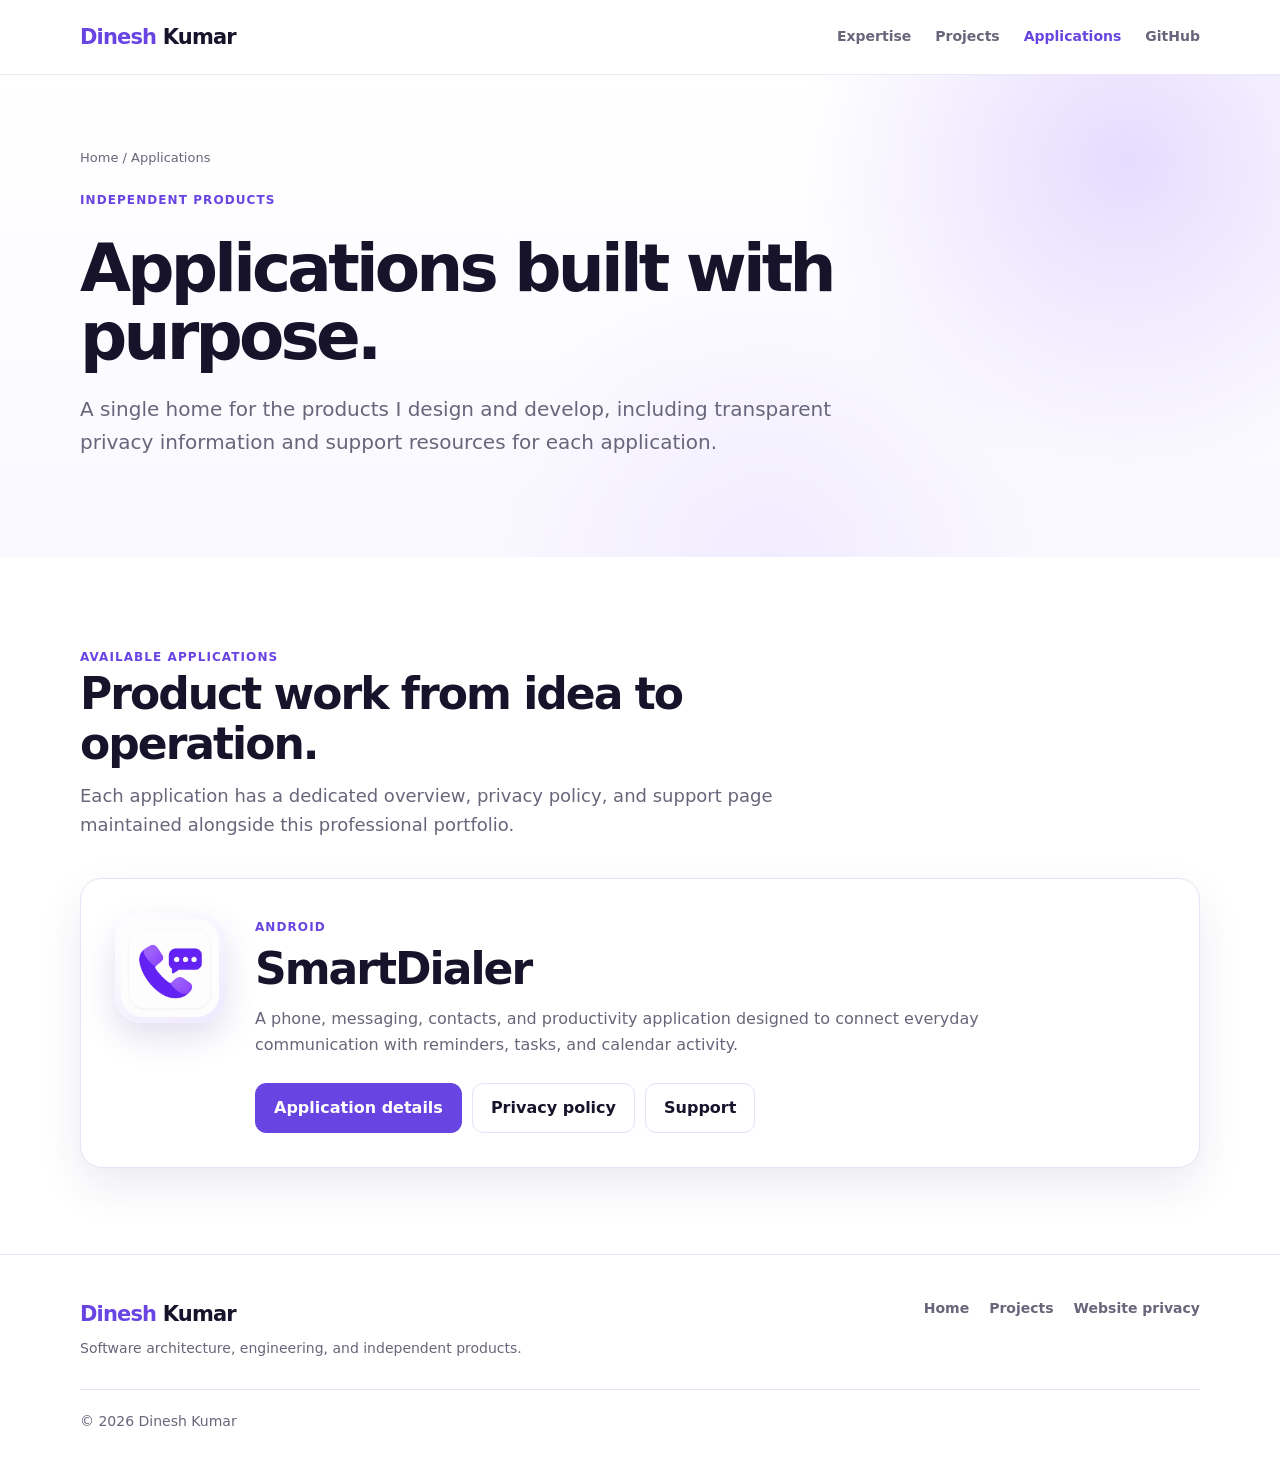
==== apps/index.html @ 1fa523a3 "ui ux" ====
<!doctype html>
<html lang="en">
<head>
  <meta charset="utf-8">
  <meta name="viewport" content="width=device-width,initial-scale=1">
  <meta name="description" content="Applications designed and developed by Dinesh Kumar, with product information, privacy policies, and support resources.">
  <meta property="og:type" content="website">
  <meta property="og:title" content="Applications | Dinesh Kumar">
  <meta property="og:description" content="Independent applications, product details, privacy policies, and support resources.">
  <meta property="og:image" content="https://2dineshkr.github.io/dinesh-kumar-profile/assets/images/smartdialer-logo.png">
  <link rel="canonical" href="https://2dineshkr.github.io/dinesh-kumar-profile/apps/">
  <link rel="icon" href="../favicon.svg" type="image/svg+xml">
  <title>Applications | Dinesh Kumar</title>
  <link rel="stylesheet" href="../assets/css/site.css">
</head>
<body>
<a class="skip-link" href="#main-content">Skip to content</a>
<div class="nav-shell"><div class="wrap"><nav aria-label="Primary navigation">
  <a class="brand" href="../"><span>Dinesh</span> Kumar</a>
  <div class="links"><a href="../#expertise">Expertise</a><a href="../projects/">Projects</a><a href="./" aria-current="page">Applications</a><a href="https://github.com/2dineshkr" target="_blank" rel="noopener noreferrer">GitHub</a></div>
</nav></div></div>
<header class="hero page-hero"><div class="wrap"><div class="breadcrumbs"><a href="../">Home</a> / Applications</div><span class="tag">Independent products</span><h1>Applications built with purpose.</h1><p class="hero-copy">A single home for the products I design and develop, including transparent privacy information and support resources for each application.</p></div></header>
<main id="main-content">
  <section><div class="wrap"><div class="section-head"><span class="tag">Available applications</span><h2>Product work from idea to operation.</h2><p>Each application has a dedicated overview, privacy policy, and support page maintained alongside this professional portfolio.</p></div>
    <div class="app-list">
      <article class="app-card">
        <div class="app-logo-wrap"><img class="app-logo" src="../assets/images/smartdialer-logo.png" width="320" height="320" alt="SmartDialer application logo" loading="lazy"></div>
        <div class="app-card-copy"><span class="tag">Android</span><h2>SmartDialer</h2><p>A phone, messaging, contacts, and productivity application designed to connect everyday communication with reminders, tasks, and calendar activity.</p><div class="inline-links"><a class="btn primary" href="smartdialer/">Application details</a><a class="btn" href="smartdialer/privacy.html">Privacy policy</a><a class="btn" href="smartdialer/support.html">Support</a></div></div>
      </article>
    </div>
  </div></section>
</main>
<footer><div class="wrap footer-grid"><div><a class="brand" href="../"><span>Dinesh</span> Kumar</a><p>Software architecture, engineering, and independent products.</p></div><div class="footer-links"><a href="../">Home</a><a href="../projects/">Projects</a><a href="../privacy.html">Website privacy</a></div><p class="copyright">© 2026 Dinesh Kumar</p></div></footer>
</body>
</html>
---- assets/css/site.css ----
:root {
  --ink: #17132b;
  --ink-2: #29233f;
  --muted: #69657a;
  --purple: #6845e2;
  --purple-dark: #5232bd;
  --violet: #7c4dff;
  --cyan: #35d3e6;
  --coral: #ff765d;
  --gold: #ffc857;
  --soft: #f7f4ff;
  --line: #e8e3f4;
  --white: #fff;
  --shadow: 0 18px 45px rgba(39, 25, 84, .09);
}
* { box-sizing: border-box; }
html { scroll-behavior: smooth; }
body { margin: 0; font-family: Inter, ui-sans-serif, system-ui, -apple-system, "Segoe UI", sans-serif; color: var(--ink); background: var(--white); line-height: 1.65; }
a { color: inherit; text-decoration: none; }
p { margin-top: 0; }
.wrap { width: min(1120px, 92%); margin: auto; }
.skip-link { position: fixed; z-index: 100; left: 16px; top: -60px; background: var(--ink); color: white; padding: 10px 14px; border-radius: 8px; }
.skip-link:focus { top: 12px; }
:focus-visible { outline: 3px solid #ffbd3e; outline-offset: 3px; }
.nav-shell { position: sticky; z-index: 50; top: 0; background: rgba(255, 255, 255, .88); border-bottom: 1px solid rgba(232, 227, 244, .8); backdrop-filter: blur(18px); }
nav { min-height: 74px; display: flex; align-items: center; justify-content: space-between; gap: 28px; }
.brand { font-weight: 850; font-size: 21px; letter-spacing: -.04em; white-space: nowrap; }
.brand span { color: var(--purple); }
.brand { color: var(--ink); }
.links { display: flex; align-items: center; justify-content: flex-end; gap: 24px; color: var(--muted); font-size: 14px; font-weight: 650; }
.links a, .footer-links a { transition: color .2s ease; }
.links a:hover, .links a[aria-current="page"], .footer-links a:hover { color: var(--purple); }
.hero { padding: 92px 0 104px; background: radial-gradient(circle at 88% 18%, #e6dcff 0, transparent 27%), radial-gradient(circle at 60% 100%, #f1ecff 0, transparent 32%), linear-gradient(180deg, #fff, #faf8ff); overflow: hidden; }
.hero-grid { display: grid; grid-template-columns: minmax(0, 1.6fr) minmax(280px, .65fr); align-items: end; gap: 64px; }
.eyebrow, .tag { color: var(--purple); font-weight: 800; text-transform: uppercase; letter-spacing: .09em; font-size: 12px; }
.eyebrow { display: inline-block; border: 1px solid var(--line); background: rgba(255, 255, 255, .86); padding: 7px 12px; border-radius: 999px; }
h1 { font-size: clamp(44px, 6.5vw, 74px); line-height: 1.03; letter-spacing: -.057em; margin: 22px 0; max-width: 920px; }
h2 { font-size: clamp(32px, 4vw, 44px); line-height: 1.13; letter-spacing: -.045em; margin: 0 0 12px; }
h3 { margin: 6px 0 9px; line-height: 1.3; letter-spacing: -.018em; }
.hero-copy { color: var(--muted); font-size: clamp(18px, 2vw, 20px); max-width: 780px; }
.hero-panel { position: relative; padding: 25px; border: 1px solid rgba(255, 255, 255, .75); background: rgba(255, 255, 255, .72); border-radius: 20px; box-shadow: var(--shadow); backdrop-filter: blur(14px); }
.home-hero { position: relative; isolation: isolate; padding: 84px 0 118px; color: white; background: linear-gradient(125deg, #13102c 0%, #25175b 45%, #512fc4 100%); }
.home-hero::after { content: ""; position: absolute; z-index: -1; inset: 0; opacity: .18; background-image: linear-gradient(rgba(255,255,255,.12) 1px, transparent 1px), linear-gradient(90deg, rgba(255,255,255,.12) 1px, transparent 1px); background-size: 54px 54px; mask-image: linear-gradient(to right, transparent, #000 35%, #000); }
.home-hero .hero-grid { grid-template-columns: minmax(0, 1.15fr) minmax(360px, .85fr); align-items: center; }
.home-hero .hero-copy { color: #dcd7ed; }
.home-hero h1 { font-size: clamp(44px, 5.2vw, 64px); }
.home-hero .eyebrow { color: #efeaff; border-color: rgba(255,255,255,.2); background: rgba(255,255,255,.08); }
.hero-intro { animation: hero-lift .65s ease-out both; }
.hero-orb { position: absolute; z-index: -1; border-radius: 999px; filter: blur(4px); opacity: .65; animation: drift 8s ease-in-out infinite; }
.orb-one { width: 280px; height: 280px; right: 2%; top: 2%; background: radial-gradient(circle at 35% 35%, var(--cyan), transparent 68%); }
.orb-two { width: 230px; height: 230px; left: 44%; bottom: -90px; background: radial-gradient(circle at 40% 40%, var(--coral), transparent 70%); animation-delay: -3s; }
.home-hero .btn.primary { background: linear-gradient(100deg, var(--coral), #ff9c67); border-color: transparent; box-shadow: 0 12px 30px rgba(255, 118, 93, .25); }
.home-hero .btn.primary:hover { background: linear-gradient(100deg, #ff654a, #ff8b50); }
.home-hero .btn.hero-secondary { color: white; border-color: rgba(255,255,255,.38); background: rgba(255,255,255,.1); }
.home-hero .btn.hero-link { color: #d8d2eb; border-color: rgba(255,255,255,.12); background: transparent; }
.portrait-stage { position: relative; min-height: 490px; display: grid; place-items: center; animation: hero-lift .75s ease-out both; }
.portrait-frame { width: min(390px, 88%); aspect-ratio: 1; padding: 10px; border: 1px solid rgba(255,255,255,.32); border-radius: 34% 66% 56% 44% / 47% 43% 57% 53%; background: linear-gradient(145deg, rgba(255,255,255,.26), rgba(255,255,255,.08)); box-shadow: 0 30px 80px rgba(5, 1, 30, .42); overflow: hidden; animation: portrait-morph 10s ease-in-out infinite; }
.portrait-frame img { width: 100%; height: 100%; display: block; object-fit: cover; border-radius: inherit; filter: saturate(.94) contrast(1.03); }
.floating-badge { position: absolute; min-width: 190px; padding: 12px 15px; border: 1px solid rgba(255,255,255,.3); border-radius: 14px; background: rgba(20,14,53,.78); box-shadow: 0 14px 34px rgba(7,3,29,.28); backdrop-filter: blur(14px); }
.floating-badge span { display: block; color: #bdb4d8; font-size: 10px; font-weight: 800; text-transform: uppercase; letter-spacing: .09em; }
.floating-badge strong { display: block; margin-top: 2px; color: white; font-size: 14px; }
.badge-role { left: 0; top: 17%; animation: float-card 6s ease-in-out infinite; }
.badge-focus { right: -8px; bottom: 12%; animation: float-card 6s -2.5s ease-in-out infinite; }
.portrait-dot { position: absolute; border-radius: 999px; box-shadow: 0 0 28px currentColor; }
.dot-cyan { width: 18px; height: 18px; right: 7%; top: 17%; color: var(--cyan); background: var(--cyan); }
.dot-coral { width: 13px; height: 13px; left: 9%; bottom: 19%; color: var(--coral); background: var(--coral); }
.check-list { list-style: none; padding: 0; margin: 15px 0 0; }
.check-list li { position: relative; padding: 11px 0 11px 27px; border-top: 1px solid var(--line); font-weight: 650; font-size: 14px; }
.check-list li:first-child { border-top: 0; }
.check-list li::before { content: "✓"; position: absolute; left: 0; color: var(--purple); font-weight: 900; }
.buttons { display: flex; gap: 12px; flex-wrap: wrap; margin-top: 30px; }
.btn { display: inline-flex; align-items: center; justify-content: center; gap: 7px; min-height: 48px; padding: 11px 18px; border-radius: 11px; font-weight: 750; border: 1px solid var(--line); background: white; transition: transform .2s ease, box-shadow .2s ease, background .2s ease; }
.btn:hover { transform: translateY(-2px); box-shadow: 0 10px 25px rgba(39, 25, 84, .12); }
.btn.primary { background: var(--purple); color: white; border-color: var(--purple); }
.btn.primary:hover { background: var(--purple-dark); }
.btn.light { background: white; color: var(--ink); border-color: white; flex: 0 0 auto; }
section { padding: 86px 0; }
.section-head { max-width: 780px; margin-bottom: 38px; }
.section-head.compact { margin-bottom: 30px; }
.section-head p, .card p, .project-card p, .muted { color: var(--muted); }
.section-head p { font-size: 18px; }
.stats { display: grid; grid-template-columns: repeat(4, 1fr); border: 1px solid var(--line); border-radius: 19px; overflow: hidden; margin-top: -38px; background: white; position: relative; box-shadow: var(--shadow); }
.stat { padding: 27px; }
.stat { position: relative; overflow: hidden; }
.stat::before { content: ""; position: absolute; inset: 0 0 auto; height: 3px; background: var(--purple); }
.stat:nth-child(2)::before { background: var(--cyan); }
.stat:nth-child(3)::before { background: var(--coral); }
.stat:nth-child(4)::before { background: var(--gold); }
.stat + .stat { border-left: 1px solid var(--line); }
.stat b { display: block; font-size: 23px; line-height: 1.25; letter-spacing: -.03em; }
.stat span { color: var(--muted); font-size: 13px; }
.grid { display: grid; grid-template-columns: repeat(3, 1fr); gap: 16px; }
.card { position: relative; border: 1px solid var(--line); border-radius: 17px; padding: 26px; background: white; transition: transform .25s ease, box-shadow .25s ease, border-color .25s ease; }
.card:hover { transform: translateY(-6px); border-color: #cbbdf3; box-shadow: var(--shadow); }
.grid .card:nth-child(3n+2) .tag { color: #008b9b; }
.grid .card:nth-child(3n+3) .tag { color: #d55138; }
.card-number { position: absolute; right: 22px; top: 17px; color: #d9d1ef; font-weight: 850; font-size: 25px; }
.card h3 { font-size: 20px; }
.card p:last-child { margin-bottom: 0; }
.soft { background: var(--soft); }
.technology-groups { display: grid; grid-template-columns: repeat(2, 1fr); gap: 30px 56px; }
.technology-groups h3 { font-size: 15px; margin-bottom: 12px; }
.chips { display: flex; flex-wrap: wrap; gap: 9px; }
.chip { background: white; border: 1px solid var(--line); padding: 8px 12px; border-radius: 9px; font-size: 14px; }
.timeline { display: grid; }
.role { display: grid; grid-template-columns: 190px 1fr; gap: 28px; border-top: 1px solid var(--line); padding: 27px 0; }
.role:first-child { border-top: 0; }
.role p { color: var(--muted); margin-bottom: 0; max-width: 720px; }
.when { color: var(--purple); font-size: 13px; font-weight: 800; text-transform: uppercase; letter-spacing: .06em; padding-top: 8px; }
.confidential-note { margin: 16px 0 0; color: var(--muted); font-size: 13px; }
.project-grid { display: grid; grid-template-columns: 1.2fr 1fr; gap: 16px; }
.project-card { display: flex; min-height: 245px; flex-direction: column; justify-content: space-between; gap: 28px; border: 1px solid var(--line); border-radius: 18px; padding: 28px; background: white; transition: transform .2s ease, border-color .2s ease, box-shadow .2s ease; }
.project-card:hover { transform: translateY(-4px); border-color: #c9bcef; box-shadow: var(--shadow); }
.project-card.featured { grid-row: span 2; min-height: 506px; padding: 38px; background: radial-gradient(circle at 85% 12%, #8d71ef 0, transparent 30%), var(--ink); color: white; border-color: var(--ink); }
.project-card.featured p { color: #d5d0e0; font-size: 18px; max-width: 560px; }
.project-card.featured .tag, .project-card.featured .project-link { color: #c8b9ff; }
.featured-app-icon { display: block; width: 76px; height: 76px; margin-bottom: 28px; border-radius: 20px; box-shadow: 0 16px 34px rgba(0,0,0,.22); object-fit: cover; }
.project-card h3 { font-size: 27px; margin-top: 10px; }
.status { display: inline-flex; align-items: center; margin-right: 10px; padding: 5px 9px; border-radius: 99px; background: rgba(255, 255, 255, .12); color: white; font-size: 11px; font-weight: 800; text-transform: uppercase; letter-spacing: .06em; }
.project-link { color: var(--purple); font-weight: 800; }
.cta-section { padding: 74px 0; }
.dark { display: flex; align-items: center; justify-content: space-between; gap: 50px; background: var(--ink); color: white; border-radius: 25px; padding: 46px; }
.dark h2 { max-width: 760px; }
.dark p { color: #cbc7d9; margin-bottom: 0; }
.dark .tag { color: #b9a5ff; }
.content { max-width: 860px; }
.notice { background: var(--soft); border: 1px solid var(--line); padding: 18px 20px; border-radius: 14px; }
.page-hero { padding: 72px 0 78px; }
.page-hero h1 { font-size: clamp(42px, 6vw, 66px); }
.breadcrumbs { color: var(--muted); font-size: 13px; margin-bottom: 18px; }
.breadcrumbs a:hover { color: var(--purple); }
.case-study { display: grid; grid-template-columns: 1.15fr .85fr; gap: 18px; }
.case-main, .case-side { border: 1px solid var(--line); border-radius: 18px; padding: 30px; background: white; }
.case-main h2, .case-side h2 { font-size: 25px; }
.case-main h3 { margin-top: 28px; }
.case-list { padding-left: 20px; }
.case-list li { margin: 8px 0; }
.app-list { display: grid; gap: 20px; }
.app-card { display: grid; grid-template-columns: 110px 1fr; align-items: start; gap: 30px; padding: 34px; border: 1px solid var(--line); border-radius: 22px; background: white; box-shadow: var(--shadow); }
.app-logo-wrap { width: 110px; height: 110px; padding: 6px; border-radius: 27px; background: linear-gradient(145deg, #fff, #eee9ff); box-shadow: 0 14px 32px rgba(67, 38, 147, .15); }
.app-logo { width: 100%; height: 100%; display: block; object-fit: cover; border-radius: 22px; }
.app-card-copy h2 { margin-top: 5px; }
.app-card-copy > p { color: var(--muted); max-width: 760px; }
.inline-links { display: flex; flex-wrap: wrap; gap: 10px; margin-top: 24px; }
.smart-hero { position: relative; background: radial-gradient(circle at 80% 16%, rgba(53,211,230,.25), transparent 25%), radial-gradient(circle at 65% 88%, rgba(255,118,93,.18), transparent 28%), linear-gradient(140deg, #fff, #f2edff); }
.smart-hero .hero-grid { grid-template-columns: minmax(0, 1.12fr) minmax(330px, .88fr); align-items: center; }
.app-visual { position: relative; min-height: 430px; display: grid; place-items: center; }
.app-logo-hero { width: min(360px, 82%); aspect-ratio: 1; padding: 9px; border-radius: 34px; background: linear-gradient(145deg, #fff, #e8e1ff); box-shadow: 0 30px 70px rgba(74, 43, 159, .22); transform: rotate(2deg); animation: app-float 6s ease-in-out infinite; }
.app-logo-hero img { width: 100%; height: 100%; display: block; border-radius: 28px; object-fit: cover; }
.app-visual-pill { position: absolute; padding: 9px 13px; border-radius: 999px; color: white; font-size: 12px; font-weight: 800; box-shadow: 0 10px 25px rgba(34,20,76,.2); }
.pill-platform { left: 2%; top: 23%; background: linear-gradient(100deg, var(--purple), var(--violet)); }
.pill-privacy { right: 0; bottom: 20%; background: linear-gradient(100deg, #008a99, var(--cyan)); }
.showcase-section { position: relative; overflow: hidden; color: white; background: linear-gradient(135deg, #15102f, #2f1b78 58%, #5131ba); }
.showcase-section::before { content: ""; position: absolute; width: 420px; height: 420px; right: -120px; top: -160px; border-radius: 50%; background: radial-gradient(circle, rgba(53,211,230,.38), transparent 68%); }
.showcase-heading { position: relative; display: flex; align-items: flex-end; justify-content: space-between; gap: 32px; }
.showcase-heading .section-head { margin-bottom: 30px; }
.showcase-heading .tag { color: #82eef8; }
.showcase-heading .section-head p { color: #d6d0e8; }
.rename-note { max-width: 760px; padding-left: 14px; border-left: 3px solid var(--coral); font-size: 13px !important; }
.gallery-controls { display: flex; gap: 10px; padding-bottom: 30px; }
.gallery-button { width: 48px; height: 48px; border: 1px solid rgba(255,255,255,.3); border-radius: 50%; color: white; background: rgba(255,255,255,.1); font: inherit; font-size: 20px; cursor: pointer; transition: transform .2s ease, background .2s ease; }
.gallery-button:hover { transform: translateY(-2px); background: rgba(255,255,255,.2); }
.app-gallery { position: relative; display: flex; gap: 22px; overflow-x: auto; padding: 12px 4px 26px; scroll-padding-inline: 4px; scroll-snap-type: x mandatory; scrollbar-color: rgba(255,255,255,.35) transparent; scrollbar-width: thin; }
.gallery-slide { flex: 0 0 clamp(280px, 29vw, 360px); margin: 0; scroll-snap-align: center; border: 1px solid rgba(255,255,255,.17); border-radius: 26px; background: rgba(255,255,255,.08); box-shadow: 0 22px 55px rgba(7,3,29,.28); overflow: hidden; transition: transform .25s ease, border-color .25s ease; }
.gallery-slide:hover { transform: translateY(-5px); border-color: rgba(255,255,255,.38); }
.screenshot-frame { display: grid; place-items: center; height: 500px; padding: 14px 14px 0; background: linear-gradient(155deg, rgba(255,255,255,.12), rgba(255,255,255,.02)); }
.screenshot-frame img { display: block; width: 100%; height: 100%; border-radius: 17px 17px 0 0; object-fit: contain; object-position: center bottom; }
.gallery-slide figcaption { display: grid; grid-template-columns: auto 1fr; column-gap: 11px; padding: 20px; background: rgba(16,11,43,.88); }
.gallery-slide figcaption > span { grid-row: 1 / 3; display: grid; place-items: center; width: 34px; height: 34px; border-radius: 10px; color: #cbbfff; background: rgba(124,77,255,.2); font-size: 11px; font-weight: 850; }
.gallery-slide figcaption strong { font-size: 15px; }
.gallery-slide figcaption small { color: #bdb6d0; line-height: 1.4; }
.gallery-dots { display: flex; justify-content: center; flex-wrap: wrap; gap: 8px; margin-top: 24px; }
.gallery-dot { width: 9px; height: 9px; padding: 0; border: 0; border-radius: 50%; background: rgba(255,255,255,.32); cursor: pointer; transition: width .2s ease, border-radius .2s ease, background .2s ease; }
.gallery-dot[aria-current="true"] { width: 28px; border-radius: 99px; background: var(--cyan); }
.gallery-status { margin: 10px 0 0; color: #aaa1c3; text-align: center; font-size: 12px; }
.definition-list { margin: 0; }
.definition-list div { padding: 15px 0; border-top: 1px solid var(--line); }
.definition-list div:first-child { border-top: 0; padding-top: 0; }
.definition-list dt { color: var(--muted); font-size: 12px; text-transform: uppercase; letter-spacing: .07em; font-weight: 800; }
.definition-list dd { margin: 3px 0 0; font-weight: 700; }
.privacy-hero { padding: 72px 0 122px; color: white; background: radial-gradient(circle at 82% 10%, #5778ef 0, transparent 38%), linear-gradient(125deg, #2f247e, #6445e5); }
.privacy-hero h1 { margin-bottom: 20px; }
.privacy-hero .hero-copy { color: #eeebff; }
.light-breadcrumbs, .light-breadcrumbs a { color: #ddd7ff; }
.dark-eyebrow { color: white; background: rgba(255, 255, 255, .1); border-color: rgba(255, 255, 255, .2); }
.privacy-product { display: flex; align-items: center; gap: 12px; }
.privacy-product img { width: 54px; height: 54px; padding: 3px; border-radius: 15px; background: white; box-shadow: 0 10px 25px rgba(10,4,49,.2); }
.updated { display: inline-flex; align-items: center; gap: 9px; margin: 10px 0 0; padding: 7px 12px; border: 1px solid rgba(255, 255, 255, .18); border-radius: 999px; color: #eeebff; font-size: 13px; }
.updated span { font-size: 8px; }
.policy-main { background: #f7f8fc; }
.privacy-promise { display: grid; grid-template-columns: 50px 1fr; gap: 18px; position: relative; margin-top: -58px; padding: 28px; border: 1px solid #e7e8f0; border-radius: 20px; background: white; box-shadow: 0 18px 42px rgba(24, 20, 57, .12); }
.privacy-promise h2 { font-size: 21px; letter-spacing: -.02em; margin-bottom: 5px; }
.privacy-promise p { color: var(--muted); margin-bottom: 0; }
.promise-icon { display: grid; place-items: center; width: 44px; height: 44px; border-radius: 13px; background: var(--soft); color: var(--purple); }
.privacy-highlights { display: grid; grid-template-columns: repeat(3, 1fr); gap: 16px; padding: 28px 0 0; }
.privacy-highlight { padding: 24px; border: 1px solid #e7e8f0; border-radius: 17px; background: white; }
.privacy-highlight > span { display: inline-block; color: var(--purple); font-size: 23px; }
.privacy-highlight h3 { margin-top: 12px; }
.privacy-highlight p { color: var(--muted); margin-bottom: 0; }
.policy-section { padding-top: 56px; }
.policy-content { max-width: 900px; padding: 48px; border: 1px solid #e7e8f0; border-radius: 22px; background: white; }
.policy-content > h2 { margin-top: 54px; padding-top: 34px; border-top: 1px solid var(--line); font-size: 30px; }
.policy-content > .tag + h2 { margin-top: 7px; padding-top: 0; border-top: 0; font-size: 38px; }
.policy-content > h3 { margin-top: 32px; font-size: 21px; }
.policy-content p, .policy-content li { color: var(--muted); }
.policy-content li { margin: 8px 0; }
.permission-grid { display: grid; grid-template-columns: repeat(2, 1fr); gap: 12px; margin: 24px 0; }
.permission-grid article { padding: 20px; border: 1px solid var(--line); border-radius: 14px; background: var(--soft); }
.permission-grid h3 { margin-top: 0; }
.permission-grid p { margin-bottom: 0; font-size: 14px; }
.policy-callout { margin: 28px 0; padding: 20px; border-left: 4px solid var(--purple); border-radius: 0 12px 12px 0; background: var(--soft); }
.faq-list { display: grid; gap: 12px; }
.faq-list details { border: 1px solid var(--line); border-radius: 14px; background: white; padding: 0 22px; }
.faq-list summary { cursor: pointer; padding: 19px 32px 19px 0; font-weight: 750; }
.faq-list details p { color: var(--muted); padding: 0 0 20px; margin: 0; }
footer { padding: 42px 0; border-top: 1px solid var(--line); color: var(--muted); font-size: 14px; }
.footer-grid { display: grid; grid-template-columns: 1fr auto; align-items: start; gap: 24px; }
.footer-grid p { margin: 5px 0 0; }
.footer-links { display: flex; flex-wrap: wrap; justify-content: flex-end; gap: 20px; font-weight: 650; }
.copyright { grid-column: 1 / -1; padding-top: 20px; border-top: 1px solid var(--line); }
@keyframes rise-in { from { opacity: 0; transform: translateY(24px); } to { opacity: 1; transform: translateY(0); } }
@keyframes hero-lift { from { transform: translateY(18px); } to { transform: translateY(0); } }
@keyframes drift { 0%,100% { transform: translate3d(0,0,0) scale(1); } 50% { transform: translate3d(18px,-16px,0) scale(1.08); } }
@keyframes float-card { 0%,100% { transform: translateY(0); } 50% { transform: translateY(-9px); } }
@keyframes portrait-morph { 0%,100% { border-radius: 34% 66% 56% 44% / 47% 43% 57% 53%; } 50% { border-radius: 55% 45% 37% 63% / 42% 58% 42% 58%; } }
@keyframes app-float { 0%,100% { transform: translateY(0) rotate(2deg); } 50% { transform: translateY(-10px) rotate(-1deg); } }
@media (max-width: 900px) {
  .hero-grid { grid-template-columns: 1fr; gap: 40px; }
  .hero-panel { max-width: 620px; }
  .home-hero .hero-grid, .smart-hero .hero-grid { grid-template-columns: 1fr; }
  .portrait-stage { max-width: 620px; width: 100%; margin: auto; }
  .app-visual { max-width: 560px; width: 100%; margin: auto; }
  .grid { grid-template-columns: repeat(2, 1fr); }
  .stats { grid-template-columns: repeat(2, 1fr); }
  .stat:nth-child(3) { border-left: 0; border-top: 1px solid var(--line); }
  .stat:nth-child(4) { border-top: 1px solid var(--line); }
}
@media (max-width: 700px) {
  nav { display: block; padding: 16px 0; }
  .links { margin-top: 12px; gap: 8px 16px; flex-wrap: wrap; justify-content: flex-start; font-size: 13px; }
  .hero { padding: 62px 0 82px; }
  section { padding: 66px 0; }
  .grid, .technology-groups, .project-grid, .case-study, .privacy-highlights, .permission-grid { grid-template-columns: 1fr; }
  .app-card { grid-template-columns: 1fr; padding: 27px; }
  .app-logo-wrap { width: 96px; height: 96px; }
  .policy-content { padding: 30px 24px; }
  .privacy-hero { padding-bottom: 104px; }
  .project-card.featured { grid-row: auto; min-height: 370px; }
  .role { grid-template-columns: 1fr; gap: 4px; }
  .when { padding-top: 0; }
  .dark { align-items: flex-start; flex-direction: column; padding: 34px 27px; }
  .portrait-stage { min-height: 430px; }
  .badge-role { left: 2%; }
  .badge-focus { right: 1%; }
  .app-visual { min-height: 370px; }
  .showcase-heading { align-items: flex-start; flex-direction: column; gap: 0; }
  .gallery-controls { padding-bottom: 22px; }
  .app-gallery { width: calc(100% + 4vw); }
  .gallery-slide { flex-basis: min(82vw, 340px); }
  .screenshot-frame { height: 470px; }
  .footer-grid { grid-template-columns: 1fr; }
  .footer-links { justify-content: flex-start; }
  .copyright { grid-column: auto; }
}
@media (max-width: 480px) {
  h1 { font-size: 42px; }
  .stats { grid-template-columns: 1fr; }
  .stat + .stat { border-left: 0; border-top: 1px solid var(--line); }
  .grid { grid-template-columns: 1fr; }
  .project-card.featured { padding: 28px; }
  .buttons .btn { width: 100%; }
  .inline-links .btn { width: 100%; }
  .privacy-promise { grid-template-columns: 1fr; }
  .portrait-stage { min-height: 390px; }
  .portrait-frame { width: 90%; }
  .floating-badge { min-width: 165px; padding: 10px 12px; }
  .badge-role { top: 8%; }
  .badge-focus { bottom: 7%; }
  .app-visual-pill { font-size: 11px; }
}
@media (prefers-reduced-motion: reduce) {
  html { scroll-behavior: auto; }
  *, *::before, *::after { transition-duration: .01ms !important; animation-duration: .01ms !important; animation-iteration-count: 1 !important; }
}
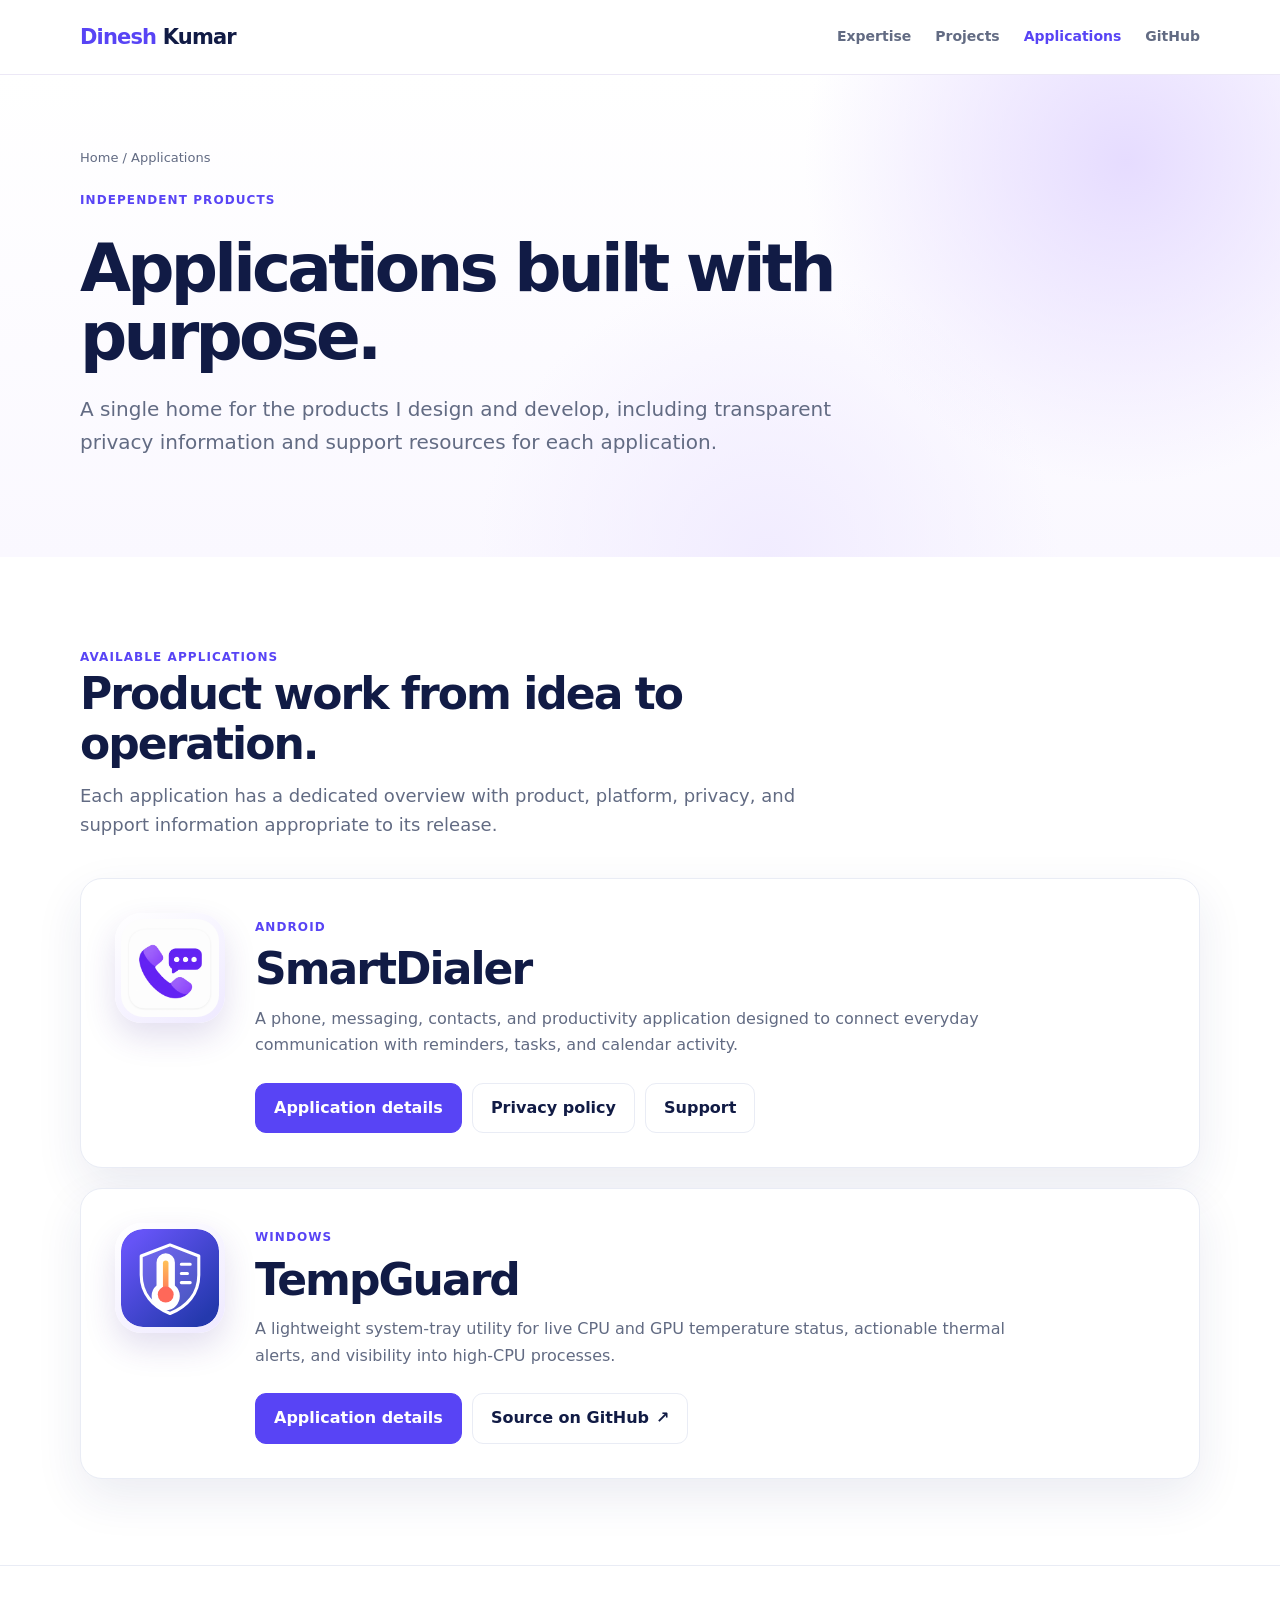
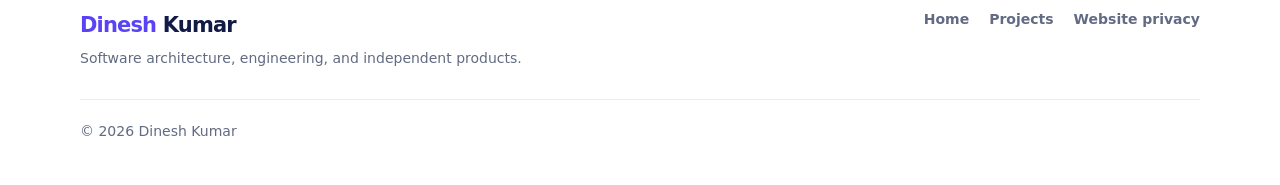
==== commit d1979e49: "Add TempGuard project to portfolio" ====
--- a/apps/index.html
+++ b/apps/index.html
@@ -7,7 +7,6 @@
   <meta property="og:type" content="website">
   <meta property="og:title" content="Applications | Dinesh Kumar">
   <meta property="og:description" content="Independent applications, product details, privacy policies, and support resources.">
-  <meta property="og:image" content="https://2dineshkr.github.io/dinesh-kumar-profile/assets/images/smartdialer-logo.png">
   <link rel="canonical" href="https://2dineshkr.github.io/dinesh-kumar-profile/apps/">
   <link rel="icon" href="../favicon.svg" type="image/svg+xml">
   <title>Applications | Dinesh Kumar</title>
@@ -21,11 +20,15 @@
 </nav></div></div>
 <header class="hero page-hero"><div class="wrap"><div class="breadcrumbs"><a href="../">Home</a> / Applications</div><span class="tag">Independent products</span><h1>Applications built with purpose.</h1><p class="hero-copy">A single home for the products I design and develop, including transparent privacy information and support resources for each application.</p></div></header>
 <main id="main-content">
-  <section><div class="wrap"><div class="section-head"><span class="tag">Available applications</span><h2>Product work from idea to operation.</h2><p>Each application has a dedicated overview, privacy policy, and support page maintained alongside this professional portfolio.</p></div>
+  <section><div class="wrap"><div class="section-head"><span class="tag">Available applications</span><h2>Product work from idea to operation.</h2><p>Each application has a dedicated overview with product, platform, privacy, and support information appropriate to its release.</p></div>
     <div class="app-list">
       <article class="app-card">
         <div class="app-logo-wrap"><img class="app-logo" src="../assets/images/smartdialer-logo.png" width="320" height="320" alt="SmartDialer application logo" loading="lazy"></div>
         <div class="app-card-copy"><span class="tag">Android</span><h2>SmartDialer</h2><p>A phone, messaging, contacts, and productivity application designed to connect everyday communication with reminders, tasks, and calendar activity.</p><div class="inline-links"><a class="btn primary" href="smartdialer/">Application details</a><a class="btn" href="smartdialer/privacy.html">Privacy policy</a><a class="btn" href="smartdialer/support.html">Support</a></div></div>
+      </article>
+      <article class="app-card">
+        <div class="app-logo-wrap"><img class="app-logo" src="../assets/images/tempguard-logo.svg" width="320" height="320" alt="TempGuard application logo" loading="lazy"></div>
+        <div class="app-card-copy"><span class="tag">Windows</span><h2>TempGuard</h2><p>A lightweight system-tray utility for live CPU and GPU temperature status, actionable thermal alerts, and visibility into high-CPU processes.</p><div class="inline-links"><a class="btn primary" href="tempguard/">Application details</a><a class="btn" href="https://github.com/2dineshkr/TempGuard" target="_blank" rel="noopener noreferrer">Source on GitHub <span aria-hidden="true">↗</span></a></div></div>
       </article>
     </div>
   </div></section>
--- a/assets/css/site.css
+++ b/assets/css/site.css
@@ -1,17 +1,17 @@
 :root {
-  --ink: #17132b;
-  --ink-2: #29233f;
-  --muted: #69657a;
-  --purple: #6845e2;
-  --purple-dark: #5232bd;
-  --violet: #7c4dff;
+  --ink: #111b45;
+  --ink-2: #202b58;
+  --muted: #626b83;
+  --purple: #5844f5;
+  --purple-dark: #4633d3;
+  --violet: #6f5cff;
   --cyan: #35d3e6;
   --coral: #ff765d;
   --gold: #ffc857;
-  --soft: #f7f4ff;
-  --line: #e8e3f4;
+  --soft: #f8f9ff;
+  --line: #e9ecf5;
   --white: #fff;
-  --shadow: 0 18px 45px rgba(39, 25, 84, .09);
+  --shadow: 0 18px 48px rgba(33, 48, 110, .09);
 }
 * { box-sizing: border-box; }
 html { scroll-behavior: smooth; }
@@ -150,7 +150,17 @@
 .app-visual-pill { position: absolute; padding: 9px 13px; border-radius: 999px; color: white; font-size: 12px; font-weight: 800; box-shadow: 0 10px 25px rgba(34,20,76,.2); }
 .pill-platform { left: 2%; top: 23%; background: linear-gradient(100deg, var(--purple), var(--violet)); }
 .pill-privacy { right: 0; bottom: 20%; background: linear-gradient(100deg, #008a99, var(--cyan)); }
-.showcase-section { position: relative; overflow: hidden; color: white; background: linear-gradient(135deg, #15102f, #2f1b78 58%, #5131ba); }
+.tempguard-hero { position: relative; background: radial-gradient(circle at 82% 18%, rgba(255,200,87,.22), transparent 24%), radial-gradient(circle at 70% 84%, rgba(88,68,245,.16), transparent 30%), linear-gradient(140deg,#fff,#f0f3ff); }
+.tempguard-hero .hero-grid { grid-template-columns: minmax(0,1.08fr) minmax(340px,.92fr); align-items: center; }
+.tempguard-visual { position: relative; display: grid; place-items: center; min-height: 430px; }
+.tempguard-logo-hero { width: min(270px,68%); aspect-ratio: 1; padding: 10px; border-radius: 44px; background: rgba(255,255,255,.86); box-shadow: 0 28px 70px rgba(37,51,139,.22); transform: rotate(-2deg); animation: app-float 6s ease-in-out infinite; }
+.tempguard-logo-hero img { display: block; width: 100%; height: 100%; border-radius: 36px; }
+.thermal-scale { position: absolute; left: 4%; bottom: 13%; display: grid; grid-template-columns: repeat(3,1fr); width: min(390px,92%); overflow: hidden; border: 5px solid white; border-radius: 999px; box-shadow: 0 14px 34px rgba(35,48,116,.18); color: white; font-size: 10px; font-weight: 850; text-align: center; text-transform: uppercase; letter-spacing: .05em; }
+.thermal-scale span { padding: 9px 8px; }.thermal-stable { background: #21a86d; }.thermal-warm { background: #f1a629; }.thermal-hot { background: #eb574b; }
+.tempguard-platform { left: 0; top: 18%; background: linear-gradient(100deg,#3d54cf,var(--purple)); }
+.tempguard-local { right: 0; top: 34%; background: linear-gradient(100deg,#128762,#2dbb82); }
+.tempguard-note { max-width: 820px; margin: 28px 0 0; }
+.showcase-section { position: relative; overflow: hidden; color: white; background: linear-gradient(135deg, #6849dd 0%, #385fc9 52%, #a552c2 100%); }
 .showcase-section::before { content: ""; position: absolute; width: 420px; height: 420px; right: -120px; top: -160px; border-radius: 50%; background: radial-gradient(circle, rgba(53,211,230,.38), transparent 68%); }
 .showcase-heading { position: relative; display: flex; align-items: flex-end; justify-content: space-between; gap: 32px; }
 .showcase-heading .section-head { margin-bottom: 30px; }
@@ -160,15 +170,25 @@
 .gallery-controls { display: flex; gap: 10px; padding-bottom: 30px; }
 .gallery-button { width: 48px; height: 48px; border: 1px solid rgba(255,255,255,.3); border-radius: 50%; color: white; background: rgba(255,255,255,.1); font: inherit; font-size: 20px; cursor: pointer; transition: transform .2s ease, background .2s ease; }
 .gallery-button:hover { transform: translateY(-2px); background: rgba(255,255,255,.2); }
-.app-gallery { position: relative; display: flex; gap: 22px; overflow-x: auto; padding: 12px 4px 26px; scroll-padding-inline: 4px; scroll-snap-type: x mandatory; scrollbar-color: rgba(255,255,255,.35) transparent; scrollbar-width: thin; }
-.gallery-slide { flex: 0 0 clamp(280px, 29vw, 360px); margin: 0; scroll-snap-align: center; border: 1px solid rgba(255,255,255,.17); border-radius: 26px; background: rgba(255,255,255,.08); box-shadow: 0 22px 55px rgba(7,3,29,.28); overflow: hidden; transition: transform .25s ease, border-color .25s ease; }
-.gallery-slide:hover { transform: translateY(-5px); border-color: rgba(255,255,255,.38); }
-.screenshot-frame { display: grid; place-items: center; height: 500px; padding: 14px 14px 0; background: linear-gradient(155deg, rgba(255,255,255,.12), rgba(255,255,255,.02)); }
-.screenshot-frame img { display: block; width: 100%; height: 100%; border-radius: 17px 17px 0 0; object-fit: contain; object-position: center bottom; }
-.gallery-slide figcaption { display: grid; grid-template-columns: auto 1fr; column-gap: 11px; padding: 20px; background: rgba(16,11,43,.88); }
-.gallery-slide figcaption > span { grid-row: 1 / 3; display: grid; place-items: center; width: 34px; height: 34px; border-radius: 10px; color: #cbbfff; background: rgba(124,77,255,.2); font-size: 11px; font-weight: 850; }
-.gallery-slide figcaption strong { font-size: 15px; }
-.gallery-slide figcaption small { color: #bdb6d0; line-height: 1.4; }
+.app-gallery { --gallery-slide-width: clamp(290px, 29vw, 360px); position: relative; display: flex; gap: 18px; overflow-x: auto; padding: 12px max(4px, calc((100% - var(--gallery-slide-width)) / 2)) 30px; scroll-padding-inline: max(4px, calc((100% - var(--gallery-slide-width)) / 2)); scroll-snap-type: x mandatory; scrollbar-color: rgba(255,255,255,.42) transparent; scrollbar-width: thin; }
+.gallery-slide { --accent: #7551e8; --badge-bg: #eee8ff; --slide-tint: #f8f5ff; flex: 0 0 var(--gallery-slide-width); margin: 0; scroll-snap-align: center; border: 1px solid rgba(255,255,255,.72); border-radius: 23px; background: var(--slide-tint); box-shadow: 0 16px 38px rgba(23,12,70,.18); overflow: hidden; transition: transform .25s ease, border-color .25s ease, box-shadow .25s ease; }
+.gallery-slide:hover { transform: translateY(-4px); border-color: white; box-shadow: 0 22px 45px rgba(23,12,70,.24); }
+.gallery-slide.is-active { border-color: rgba(255,255,255,.95); box-shadow: 0 20px 44px rgba(23,12,70,.23); }
+.accent-overview { --accent: #7750e8; --badge-bg: #eee7ff; --slide-tint: #f7f3ff; }
+.accent-calling { --accent: #357ff0; --badge-bg: #e3efff; --slide-tint: #f1f7ff; }
+.accent-messages { --accent: #dd4ca6; --badge-bg: #ffe5f5; --slide-tint: #fff4fa; }
+.accent-contacts { --accent: #168fbd; --badge-bg: #def5fc; --slide-tint: #f0fbff; }
+.accent-groups { --accent: #e27c5c; --badge-bg: #ffebe3; --slide-tint: #fff7f2; }
+.accent-rules { --accent: #8154df; --badge-bg: #eee6ff; --slide-tint: #f8f4ff; }
+.accent-calendar { --accent: #2b9c79; --badge-bg: #dff6ed; --slide-tint: #f1fcf8; }
+.accent-tasks { --accent: #357ccf; --badge-bg: #e2effd; --slide-tint: #f3f8fe; }
+.accent-connected { --accent: #713fd3; --badge-bg: #ece4ff; --slide-tint: #f7f3ff; }
+.screenshot-frame { display: grid; place-items: center; width: 100%; aspect-ratio: 4 / 5; padding: 6px 6px 0; background: var(--slide-tint); }
+.screenshot-frame img { display: block; width: 100%; height: 100%; border-radius: 19px 19px 0 0; object-fit: contain; object-position: center bottom; }
+.gallery-slide figcaption { display: grid; grid-template-columns: auto 1fr; align-items: start; column-gap: 12px; min-height: 116px; padding: 17px 18px 19px; border-top: 3px solid var(--accent); color: var(--ink); background: rgba(255,255,255,.94); }
+.gallery-slide figcaption > span { display: grid; place-items: center; width: 34px; height: 34px; border-radius: 10px; color: var(--accent); background: var(--badge-bg); font-size: 11px; font-weight: 850; }
+.gallery-slide figcaption strong { display: block; font-size: 16px; line-height: 1.3; }
+.gallery-slide figcaption small { display: block; margin-top: 4px; color: var(--muted); font-size: 13px; line-height: 1.42; }
 .gallery-dots { display: flex; justify-content: center; flex-wrap: wrap; gap: 8px; margin-top: 24px; }
 .gallery-dot { width: 9px; height: 9px; padding: 0; border: 0; border-radius: 50%; background: rgba(255,255,255,.32); cursor: pointer; transition: width .2s ease, border-radius .2s ease, background .2s ease; }
 .gallery-dot[aria-current="true"] { width: 28px; border-radius: 99px; background: var(--cyan); }
@@ -230,6 +250,7 @@
   .home-hero .hero-grid, .smart-hero .hero-grid { grid-template-columns: 1fr; }
   .portrait-stage { max-width: 620px; width: 100%; margin: auto; }
   .app-visual { max-width: 560px; width: 100%; margin: auto; }
+  .app-gallery { --gallery-slide-width: min(44vw, 340px); }
   .grid { grid-template-columns: repeat(2, 1fr); }
   .stats { grid-template-columns: repeat(2, 1fr); }
   .stat:nth-child(3) { border-left: 0; border-top: 1px solid var(--line); }
@@ -255,9 +276,7 @@
   .app-visual { min-height: 370px; }
   .showcase-heading { align-items: flex-start; flex-direction: column; gap: 0; }
   .gallery-controls { padding-bottom: 22px; }
-  .app-gallery { width: calc(100% + 4vw); }
-  .gallery-slide { flex-basis: min(82vw, 340px); }
-  .screenshot-frame { height: 470px; }
+  .app-gallery { --gallery-slide-width: min(82vw, 340px); width: calc(100% + 4vw); }
   .footer-grid { grid-template-columns: 1fr; }
   .footer-links { justify-content: flex-start; }
   .copyright { grid-column: auto; }
@@ -282,3 +301,190 @@
   html { scroll-behavior: auto; }
   *, *::before, *::after { transition-duration: .01ms !important; animation-duration: .01ms !important; animation-iteration-count: 1 !important; }
 }
+
+/* Portfolio homepage — cohesive 2026 redesign */
+.sr-only { position: absolute !important; width: 1px; height: 1px; padding: 0; margin: -1px; overflow: hidden; clip: rect(0,0,0,0); white-space: nowrap; border: 0; }
+.portfolio-home { overflow-x: hidden; color: var(--ink); background: var(--white); }
+.portfolio-home .wrap { width: min(1280px, calc(100% - 64px)); }
+.portfolio-home .nav-shell { background: rgba(255,255,255,.96); border-color: var(--line); backdrop-filter: blur(16px); transition: box-shadow .2s ease; }
+.portfolio-home .nav-shell.is-scrolled { box-shadow: 0 8px 28px rgba(20,31,75,.08); }
+.main-nav { min-height: 82px; display: grid; grid-template-columns: 1fr auto 1fr; gap: 36px; }
+.brand-lockup { display: inline-flex; align-items: center; gap: 11px; justify-self: start; }
+.brand-mark { display: grid; place-items: center; width: 40px; height: 40px; border-radius: 11px; color: white; background: var(--purple); font-size: 13px; font-weight: 850; letter-spacing: -.04em; box-shadow: 0 8px 18px rgba(88,68,245,.24); }
+.brand-lockup > span:last-child { display: grid; line-height: 1.12; }
+.brand-lockup strong { font-size: 15px; }
+.brand-lockup small { margin-top: 4px; color: var(--muted); font-size: 10px; font-weight: 650; letter-spacing: .04em; }
+.nav-links { display: flex; align-items: center; gap: 30px; color: #46506a; font-size: 13px; font-weight: 700; }
+.nav-links a { position: relative; padding: 30px 0 27px; }
+.nav-links a::after { content: ""; position: absolute; left: 0; right: 100%; bottom: 19px; height: 2px; border-radius: 2px; background: var(--purple); transition: right .2s ease; }
+.nav-links a:hover, .nav-links a.active { color: var(--purple); }
+.nav-links a.active::after { right: 0; }
+.nav-actions { display: flex; align-items: center; justify-self: end; gap: 12px; }
+.icon-link { display: grid; place-items: center; width: 42px; height: 42px; border: 1px solid var(--line); border-radius: 11px; color: var(--ink); transition: color .2s ease, border-color .2s ease, transform .2s ease; }
+.icon-link:hover { color: var(--purple); border-color: #cbc5ff; transform: translateY(-2px); }
+.icon-link svg { width: 19px; height: 19px; fill: currentColor; }
+.nav-cta { min-height: 42px; padding: 8px 15px; color: white; border-color: var(--purple); background: var(--purple); font-size: 12px; }
+.menu-toggle { display: none; width: 42px; height: 42px; padding: 10px; border: 1px solid var(--line); border-radius: 10px; background: white; cursor: pointer; }
+.menu-toggle > span:not(.sr-only) { display: block; height: 2px; margin: 4px 0; border-radius: 2px; background: var(--ink); }
+
+.portfolio-home .portfolio-hero { padding: 88px 0 96px; color: var(--ink); background: linear-gradient(112deg,#fff 0%,#fff 52%,#f8f9ff 100%); }
+.portfolio-hero .hero-grid { grid-template-columns: minmax(0,1.15fr) minmax(430px,.85fr); align-items: center; gap: 70px; }
+.portfolio-hero .hero-grid > *, .hero-intro, .main-nav { min-width: 0; }
+.hero-kicker, .section-label, .footer-kicker, .project-type { color: var(--purple); font-size: 11px; font-weight: 850; letter-spacing: .16em; text-transform: uppercase; }
+.portfolio-hero h1 { max-width: 780px; margin: 18px 0 22px; font-size: clamp(48px,5.1vw,72px); line-height: 1.04; letter-spacing: -.058em; }
+.portfolio-hero h1 span { display: block; color: var(--purple); }
+.hero-title { display: flex; align-items: center; flex-wrap: wrap; gap: 10px; margin-bottom: 17px; color: #27335e; font-size: 15px; font-weight: 760; }
+.hero-title i { width: 4px; height: 4px; border-radius: 50%; background: #a8aec0; }
+.portfolio-hero .hero-copy { max-width: 690px; margin-bottom: 0; color: var(--muted); font-size: 17px; line-height: 1.75; }
+.hero-buttons { align-items: center; margin-top: 29px; }
+.portfolio-home .btn { min-height: 46px; border-radius: 10px; padding: 10px 17px; font-size: 13px; }
+.portfolio-home .btn.secondary { color: var(--purple); border-color: #cfcaff; background: #fff; }
+.text-link { display: inline-flex; align-items: center; gap: 7px; min-height: 46px; padding: 10px 8px; color: var(--ink); font-size: 13px; font-weight: 780; }
+.text-link span, .project-action span { color: var(--purple); transition: transform .2s ease; }
+.text-link:hover span, .project-action:hover span { transform: translateX(3px); }
+
+.architecture-stage { position: relative; min-height: 480px; border-radius: 26px; background: radial-gradient(circle at 50% 42%,#eceaff 0,rgba(248,249,255,.6) 48%,transparent 70%); }
+.architecture-stage::before { content: ""; position: absolute; inset: 5% 4%; border: 1px dashed #dedffa; border-radius: 50%; }
+.architecture-lines { position: absolute; inset: 0; width: 100%; height: 100%; }
+.architecture-lines path { fill: none; stroke: #c9c9eb; stroke-width: 1.5; stroke-dasharray: 5 5; }
+.architecture-lines circle { fill: var(--purple); }
+.portrait-card { position: absolute; z-index: 3; left: 50%; top: 47%; width: 154px; transform: translate(-50%,-50%); padding: 7px 7px 11px; border: 1px solid #e2e4f1; border-radius: 20px; background: #fff; box-shadow: 0 20px 48px rgba(30,42,93,.16); text-align: center; }
+.portrait-card img { display: block; width: 100%; height: auto; aspect-ratio: 1; border-radius: 14px; object-fit: cover; }
+.portrait-card span { display: block; margin-top: 8px; color: var(--ink); font-size: 10px; font-weight: 800; }
+.arch-node { position: absolute; z-index: 2; display: grid; justify-items: center; gap: 6px; min-width: 90px; padding: 12px 11px 10px; border: 1px solid #e1e3f1; border-radius: 14px; color: var(--purple); background: rgba(255,255,255,.96); box-shadow: 0 12px 30px rgba(35,49,107,.1); }
+.arch-node svg { width: 23px; height: 23px; fill: none; stroke: currentColor; stroke-width: 1.6; stroke-linecap: round; stroke-linejoin: round; }
+.arch-node span { color: var(--ink); font-size: 10px; font-weight: 800; }
+.node-cloud { left: 50%; top: 2%; transform: translateX(-50%); }
+.node-api { left: 2%; top: 41%; }.node-services { right: -1%; top: 41%; }
+.node-data { left: 15%; bottom: 2%; }.node-users { right: 15%; bottom: 2%; }
+
+.highlights-section { padding: 0; background: #fff; }
+.highlights-grid { display: grid; grid-template-columns: .75fr 1.35fr 1fr 1.22fr; border-top: 1px solid var(--line); border-bottom: 1px solid var(--line); }
+.highlight { min-width: 0; padding: 30px 27px; }
+.highlight + .highlight { border-left: 1px solid var(--line); }
+.highlight strong { display: block; color: var(--ink); font-size: 17px; line-height: 1.35; }
+.highlight:first-child strong { color: var(--purple); font-size: 31px; line-height: 1; }
+.highlight span { display: block; margin-top: 7px; color: var(--muted); font-size: 11px; }
+.highlight i { color: var(--purple); font-style: normal; }
+
+.portfolio-home section { scroll-margin-top: 82px; }
+.expertise-section, .projects-section { padding: 100px 0; }
+.experience-section { padding: 100px 0; background: var(--soft); }
+.section-heading { max-width: 640px; margin-bottom: 45px; }
+.section-heading.centered { margin-right: auto; margin-left: auto; text-align: center; }
+.section-heading h2 { margin: 9px 0 12px; font-size: clamp(34px,3.5vw,46px); }
+.section-heading p { margin: 0; color: var(--muted); font-size: 16px; }
+.expertise-grid { display: grid; grid-template-columns: repeat(5,minmax(0,1fr)); gap: 14px; }
+.expertise-card { display: flex; min-height: 340px; flex-direction: column; padding: 24px 21px 22px; border: 1px solid var(--line); border-radius: 15px; background: #fff; transition: transform .22s ease, box-shadow .22s ease, border-color .22s ease; }
+.expertise-card:hover { transform: translateY(-5px); border-color: #ccc8f5; box-shadow: var(--shadow); }
+.expertise-icon, .project-icon { display: grid; place-items: center; width: 43px; height: 43px; border-radius: 12px; color: var(--purple); background: #f0efff; }
+.expertise-icon svg, .project-icon svg { width: 22px; height: 22px; fill: none; stroke: currentColor; stroke-width: 1.7; stroke-linecap: round; stroke-linejoin: round; }
+.expertise-card h3 { margin: 20px 0 10px; font-size: 18px; }
+.expertise-card p { flex: 1; margin-bottom: 20px; color: var(--muted); font-size: 13px; line-height: 1.7; }
+.tag-list { display: flex; flex-wrap: wrap; gap: 6px; }
+.tag-list span { padding: 5px 8px; border: 1px solid #e4e5f2; border-radius: 6px; color: #586078; background: #fafbff; font-size: 9px; font-weight: 700; }
+
+.experience-layout { display: grid; grid-template-columns: minmax(280px,.75fr) minmax(0,1.25fr); gap: 100px; align-items: start; }
+.sticky-heading { position: sticky; top: 120px; }
+.experience-timeline { position: relative; }
+.experience-timeline::before { content: ""; position: absolute; left: 8px; top: 9px; bottom: 45px; width: 1px; background: #d6d9e8; }
+.timeline-role { position: relative; padding: 0 0 39px 44px; }
+.timeline-marker { position: absolute; z-index: 1; left: 0; top: 6px; width: 17px; height: 17px; border: 4px solid #fff; border-radius: 50%; background: var(--purple); box-shadow: 0 0 0 1px #bfc1e9; }
+.role-period { color: var(--purple); font-size: 10px; font-weight: 850; letter-spacing: .11em; text-transform: uppercase; }
+.timeline-role h3 { margin: 5px 0 0; font-size: 22px; }
+.timeline-role h4 { margin: 1px 0 9px; color: #38436a; font-size: 13px; }
+.timeline-role p { max-width: 650px; margin-bottom: 11px; color: var(--muted); font-size: 13px; }
+.timeline-role ul { display: grid; gap: 5px; margin: 0; padding: 0; color: #49536d; font-size: 12px; list-style: none; }
+.timeline-role li::before { content: ""; display: inline-block; width: 4px; height: 4px; margin: 0 9px 2px 0; border-radius: 50%; background: var(--purple); }
+.experience-timeline .confidential-note { margin: -16px 0 0 44px; }
+
+.featured-projects { display: grid; grid-template-columns: repeat(2,minmax(0,1fr)); gap: 18px; }
+.feature-project { display: flex; min-width: 0; flex-direction: column; overflow: hidden; border: 1px solid var(--line); border-radius: 16px; background: #fff; transition: transform .22s ease, box-shadow .22s ease; }
+.feature-project:hover { transform: translateY(-5px); box-shadow: var(--shadow); }
+.project-visual { position: relative; height: 238px; overflow: hidden; background: #f4f3ff; }
+.smartdialer-visual { display: grid; place-items: end center; background: linear-gradient(145deg,#edf0ff,#f5f2ff); }
+.smartdialer-visual > img:first-child { width: 76%; height: 94%; object-fit: contain; object-position: center bottom; }
+.smartdialer-visual > img:last-child { position: absolute; right: 22px; top: 18px; width: 48px; height: 48px; border: 4px solid #fff; border-radius: 13px; box-shadow: 0 10px 24px rgba(40,51,106,.18); }
+.architecture-visual { background: linear-gradient(145deg,#f3f5ff,#ecebff); }
+.architecture-visual svg { position: absolute; inset: 0; width: 100%; height: 100%; }
+.architecture-visual path { fill: none; stroke: #b8bee0; stroke-width: 2; stroke-dasharray: 5 5; }
+.mini-node { position: absolute; z-index: 1; display: grid; place-items: center; height: 40px; border: 1px solid #dadcf0; border-radius: 9px; color: #3f4b72; background: white; box-shadow: 0 8px 18px rgba(36,50,107,.09); font-size: 9px; font-weight: 800; }
+.mini-node.gateway { left: 35%; top: 14%; width: 30%; color: white; border-color: var(--purple); background: var(--purple); }.mini-node.service { top: 58%; width: 27%; }.mini-node.service.one { left: 13%; }.mini-node.service.two { right: 13%; }.mini-node.db { left: 38%; bottom: 4%; width: 24%; }
+.ai-visual { display: grid; place-items: center; background: radial-gradient(circle at 50% 50%,#ece9ff 0,#f7f8ff 68%); }
+.ai-core { z-index: 2; display: grid; place-items: center; width: 76px; height: 76px; border-radius: 22px; color: white; background: linear-gradient(145deg,var(--purple),#3155f5); box-shadow: 0 15px 35px rgba(70,55,210,.25); font-size: 23px; font-weight: 850; }
+.ai-orbit { position: absolute; border: 1px dashed #babee3; border-radius: 50%; }.ai-orbit.orbit-one { width: 190px; height: 110px; transform: rotate(18deg); }.ai-orbit.orbit-two { width: 110px; height: 190px; transform: rotate(36deg); }
+.ai-chip { position: absolute; z-index: 2; padding: 7px 10px; border: 1px solid #dedff0; border-radius: 8px; color: #465173; background: white; box-shadow: 0 8px 18px rgba(36,50,107,.08); font-size: 9px; font-weight: 850; }.chip-rag { left: 15%; top: 27%; }.chip-llm { right: 13%; top: 26%; }.chip-agent { right: 20%; bottom: 14%; }
+.tempguard-card-visual { display: grid; place-items: center; background: radial-gradient(circle at 50% 35%,#e9eaff 0,#f7f8ff 68%); }
+.tempguard-card-icon { width: 96px; height: 96px; padding: 5px; border-radius: 24px; background: white; box-shadow: 0 15px 34px rgba(39,54,143,.2); }
+.tempguard-card-icon img { display: block; width: 100%; height: 100%; border-radius: 20px; }
+.tempguard-reading { position: absolute; left: 13%; bottom: 16%; display: grid; padding: 11px 14px; border: 1px solid #dfe2f2; border-radius: 10px; background: white; box-shadow: 0 9px 22px rgba(36,50,107,.1); }
+.tempguard-reading strong { color: #1d9d68; font-size: 17px; line-height: 1.1; }.tempguard-reading span { margin-top: 3px; color: var(--muted); font-size: 8px; font-weight: 750; text-transform: uppercase; letter-spacing: .05em; }
+.tempguard-meter { position: absolute; right: 15%; bottom: 17%; width: 116px; height: 10px; overflow: hidden; border-radius: 99px; background: linear-gradient(90deg,#20aa70 0 56%,#f2aa2b 56% 78%,#eb584b 78%); box-shadow: inset 0 0 0 2px white,0 7px 16px rgba(36,50,107,.1); }.tempguard-meter i { position: absolute; left: 56%; top: -3px; width: 3px; height: 16px; border-radius: 3px; background: var(--ink); }
+.project-content { display: flex; flex: 1; flex-direction: column; padding: 24px; }
+.project-heading { display: flex; align-items: center; gap: 13px; }
+.project-icon { flex: 0 0 auto; }.project-icon img { width: 100%; height: 100%; border-radius: 12px; object-fit: cover; }
+.project-type { font-size: 8px; letter-spacing: .13em; }
+.project-heading h3 { margin: 2px 0 0; font-size: 20px; }
+.project-content h4 { margin: 17px 0 7px; color: #364161; font-size: 12px; }
+.project-content > p { flex: 1; margin-bottom: 17px; color: var(--muted); font-size: 12px; line-height: 1.7; }
+.project-content .tag-list { margin-bottom: 22px; }
+.project-action { display: inline-flex; align-items: center; gap: 7px; align-self: flex-start; color: var(--ink); font-size: 11px; font-weight: 850; }
+
+.contact-footer { padding: 80px 0 0; color: #fff; border: 0; background: #10173d; }
+.contact-grid { display: grid; grid-template-columns: minmax(0,1.35fr) minmax(280px,.65fr); align-items: center; gap: 90px; padding-bottom: 70px; }
+.footer-kicker { color: #998dff; }
+.contact-footer h2 { max-width: 700px; margin: 10px 0 14px; color: white; font-size: clamp(38px,4.3vw,56px); }
+.contact-footer .contact-grid p { max-width: 700px; color: #b6bdd8; font-size: 15px; }
+.footer-actions { display: flex; flex-wrap: wrap; gap: 10px; margin-top: 27px; }
+.footer-secondary { color: white; border-color: #3a4269; background: transparent; }
+.footer-profile { display: flex; align-items: center; gap: 17px; padding: 20px; border: 1px solid #2a335f; border-radius: 15px; background: #151e49; }
+.footer-profile img { width: 76px; height: 76px; border-radius: 13px; object-fit: cover; }
+.footer-profile div { display: grid; }.footer-profile strong { font-size: 16px; }.footer-profile span { color: #a99fff; font-size: 11px; font-weight: 750; }.footer-profile small { margin-top: 6px; color: #8790b0; font-size: 9px; }
+.footer-bottom { display: grid; grid-template-columns: 1fr auto auto; align-items: center; gap: 44px; padding-top: 27px; padding-bottom: 27px; border-top: 1px solid #252e58; }
+.footer-brand .brand-mark { background: #6352f4; }.footer-brand strong { color: white; }.footer-brand small { color: #8f98b7; }
+.contact-footer .footer-links { justify-content: center; color: #9ca4c0; font-size: 11px; }
+.contact-footer .footer-links a:hover { color: white; }
+.footer-bottom > p { margin: 0; color: #737d9f; font-size: 10px; }
+
+@media (max-width: 1100px) {
+  .portfolio-home .wrap { width: min(100% - 48px, 1000px); }
+  .main-nav { grid-template-columns: 1fr auto; }
+  .nav-links { position: absolute; left: 0; right: 0; top: 81px; display: none; padding: 18px 24px 24px; border-top: 1px solid var(--line); border-bottom: 1px solid var(--line); background: white; box-shadow: 0 18px 28px rgba(20,31,75,.1); }
+  .nav-links.is-open { display: grid; }
+  .nav-links a { padding: 10px 0; }.nav-links a::after { display: none; }
+  .menu-toggle { display: block; justify-self: end; }.nav-actions { display: none; }
+  .portfolio-hero .hero-grid { grid-template-columns: minmax(0,1.08fr) minmax(390px,.92fr); gap: 34px; }
+  .expertise-grid { grid-template-columns: repeat(3,minmax(0,1fr)); }.expertise-card:nth-child(4), .expertise-card:nth-child(5) { min-height: 300px; }
+  .experience-layout { gap: 60px; }
+}
+
+@media (max-width: 820px) {
+  .portfolio-home .wrap { width: min(100% - 40px, 720px); }
+  .portfolio-home .portfolio-hero { padding: 66px 0 76px; }
+  .portfolio-hero .hero-grid, .tempguard-hero .hero-grid { grid-template-columns: 1fr; gap: 50px; }
+  .architecture-stage { width: min(100%,560px); min-height: 450px; margin: 0 auto; }
+  .highlights-grid { grid-template-columns: repeat(2,1fr); }.highlight:nth-child(3) { border-left: 0; }.highlight:nth-child(n+3) { border-top: 1px solid var(--line); }
+  .expertise-grid { grid-template-columns: repeat(2,minmax(0,1fr)); }.expertise-card { min-height: 310px; }
+  .expertise-card:last-child { grid-column: 1/-1; min-height: auto; }
+  .experience-layout { grid-template-columns: 1fr; gap: 25px; }.sticky-heading { position: static; }
+  .featured-projects { grid-template-columns: 1fr; }.feature-project { display: grid; grid-template-columns: .9fr 1.1fr; }.project-visual { height: auto; min-height: 310px; }
+  .tempguard-visual { width: min(100%,560px); margin: auto; }
+  .contact-grid { grid-template-columns: 1fr; gap: 38px; }.footer-profile { max-width: 420px; }.footer-bottom { grid-template-columns: 1fr auto; }.footer-bottom > p { grid-column: 1/-1; }
+}
+
+@media (max-width: 560px) {
+  .portfolio-home .wrap { width: calc(100% - 32px); }
+  .main-nav { min-height: 70px; }.nav-links { top: 69px; }.brand-mark { width: 36px; height: 36px; }.brand-lockup strong { font-size: 14px; }
+  .main-nav { position: relative; padding-right: 54px; }.menu-toggle { position: absolute; top: 14px; right: 0; }
+  .hero-intro { width: 100%; max-width: 100%; overflow: hidden; }
+  .portfolio-hero h1 { width: 100%; max-width: 100%; font-size: 39px; line-height: 1.08; overflow-wrap: normal; word-break: normal; }.hero-title { display: block; max-width: 100%; line-height: 1.8; }.hero-title i { display: inline-block; margin: 0 6px 3px; }
+  .portfolio-hero .hero-copy { max-width: 100%; }
+  .hero-buttons .btn, .hero-buttons .text-link { width: 100%; }.text-link { justify-content: center; }
+  .architecture-stage { min-height: 390px; }.portrait-card { width: 126px; }.arch-node { min-width: 76px; padding: 9px 7px 8px; }.arch-node svg { width: 19px; }.node-api { left: 0; }.node-services { right: 0; }.node-data { left: 5%; }.node-users { right: 5%; }
+  .highlights-grid { grid-template-columns: 1fr; }.highlight + .highlight { border-left: 0; border-top: 1px solid var(--line); }.highlight { padding: 23px 5px; }
+  .expertise-section, .projects-section, .experience-section { padding: 76px 0; }.section-heading { margin-bottom: 34px; }.section-heading h2 { font-size: 34px; }
+  .expertise-grid { grid-template-columns: 1fr; }.expertise-card, .expertise-card:nth-child(4), .expertise-card:nth-child(5) { grid-column: auto; min-height: auto; }
+  .timeline-role { padding-left: 35px; }.experience-timeline .confidential-note { margin-left: 35px; }
+  .feature-project { display: flex; }.project-visual { min-height: 240px; }.project-content { padding: 22px; }.tempguard-visual { min-height: 370px; }
+  .contact-footer { padding-top: 65px; }.contact-grid { padding-bottom: 55px; }.contact-footer h2 { font-size: 38px; }.footer-actions .btn { width: 100%; }.footer-profile { align-items: flex-start; }.footer-bottom { grid-template-columns: 1fr; gap: 24px; }.contact-footer .footer-links { justify-content: flex-start; }
+}
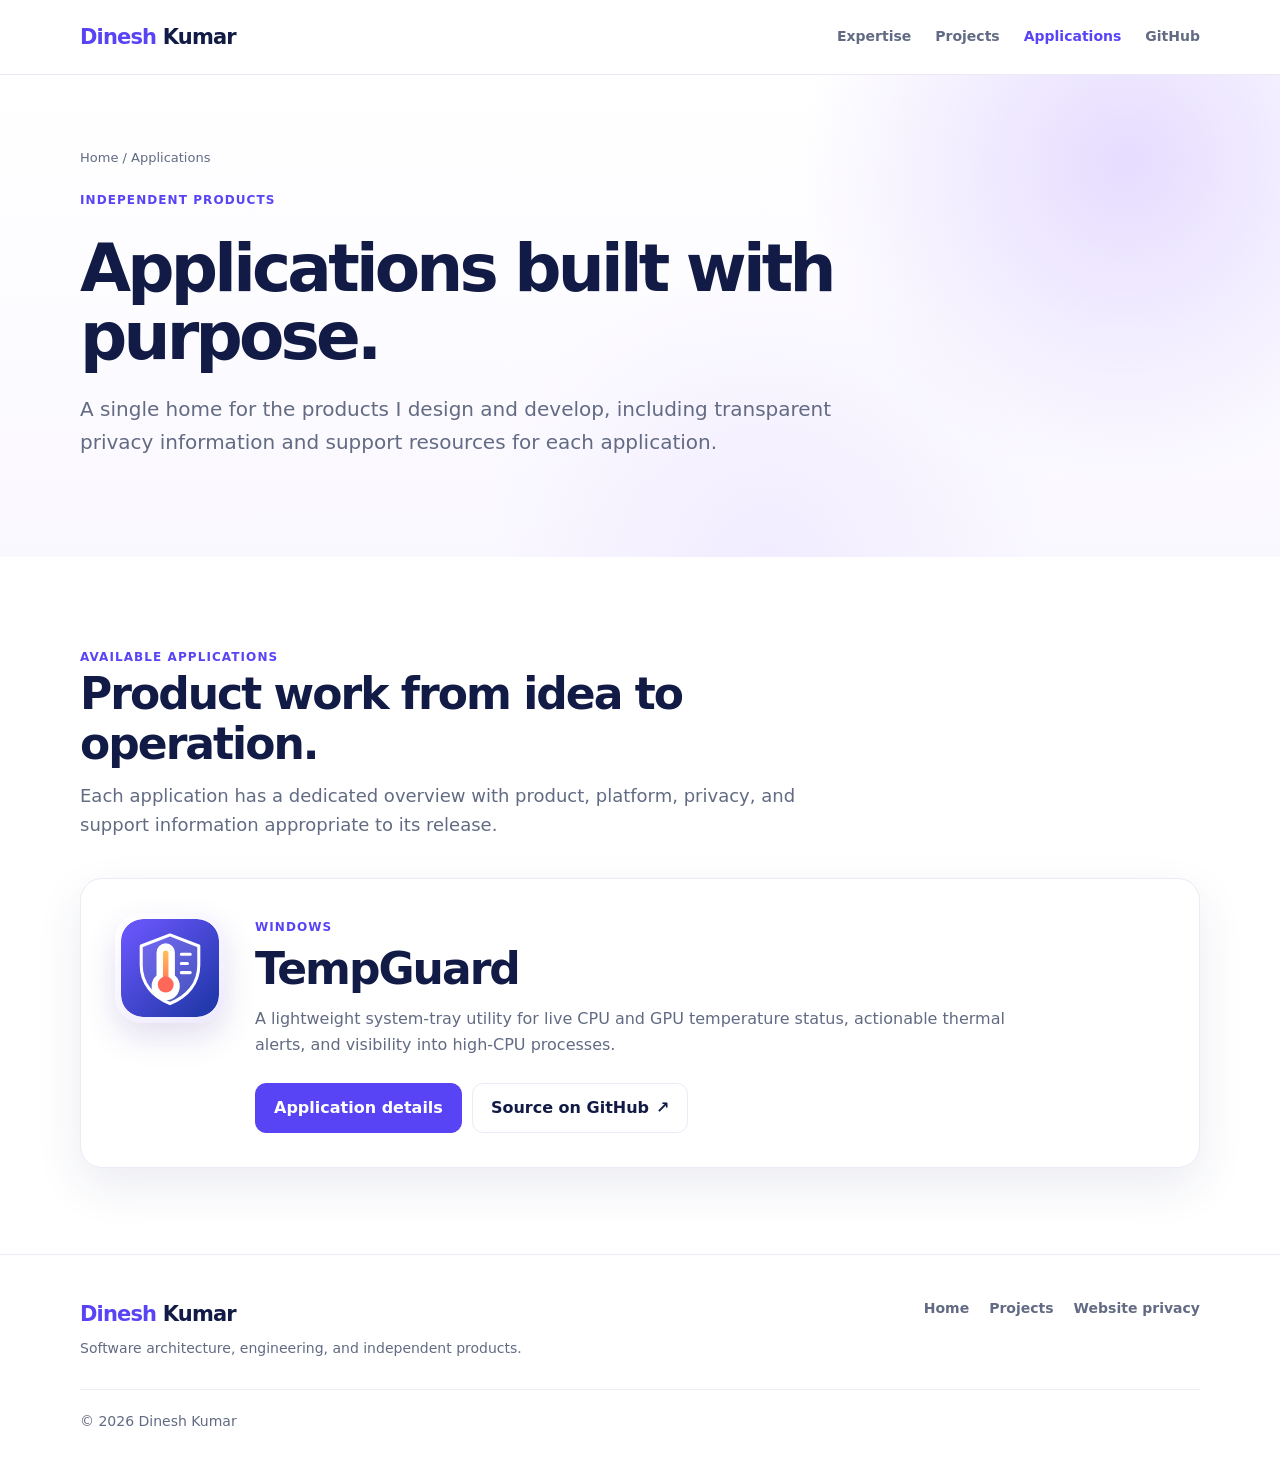
==== commit 66971352: "Separate Smart Dialer from professional portfolio navigation" ====
--- a/apps/index.html
+++ b/apps/index.html
@@ -23,10 +23,6 @@
   <section><div class="wrap"><div class="section-head"><span class="tag">Available applications</span><h2>Product work from idea to operation.</h2><p>Each application has a dedicated overview with product, platform, privacy, and support information appropriate to its release.</p></div>
     <div class="app-list">
       <article class="app-card">
-        <div class="app-logo-wrap"><img class="app-logo" src="../assets/images/smartdialer-logo.png" width="320" height="320" alt="SmartDialer application logo" loading="lazy"></div>
-        <div class="app-card-copy"><span class="tag">Android</span><h2>SmartDialer</h2><p>A phone, messaging, contacts, and productivity application designed to connect everyday communication with reminders, tasks, and calendar activity.</p><div class="inline-links"><a class="btn primary" href="smartdialer/">Application details</a><a class="btn" href="smartdialer/privacy.html">Privacy policy</a><a class="btn" href="smartdialer/support.html">Support</a></div></div>
-      </article>
-      <article class="app-card">
         <div class="app-logo-wrap"><img class="app-logo" src="../assets/images/tempguard-logo.svg" width="320" height="320" alt="TempGuard application logo" loading="lazy"></div>
         <div class="app-card-copy"><span class="tag">Windows</span><h2>TempGuard</h2><p>A lightweight system-tray utility for live CPU and GPU temperature status, actionable thermal alerts, and visibility into high-CPU processes.</p><div class="inline-links"><a class="btn primary" href="tempguard/">Application details</a><a class="btn" href="https://github.com/2dineshkr/TempGuard" target="_blank" rel="noopener noreferrer">Source on GitHub <span aria-hidden="true">↗</span></a></div></div>
       </article>
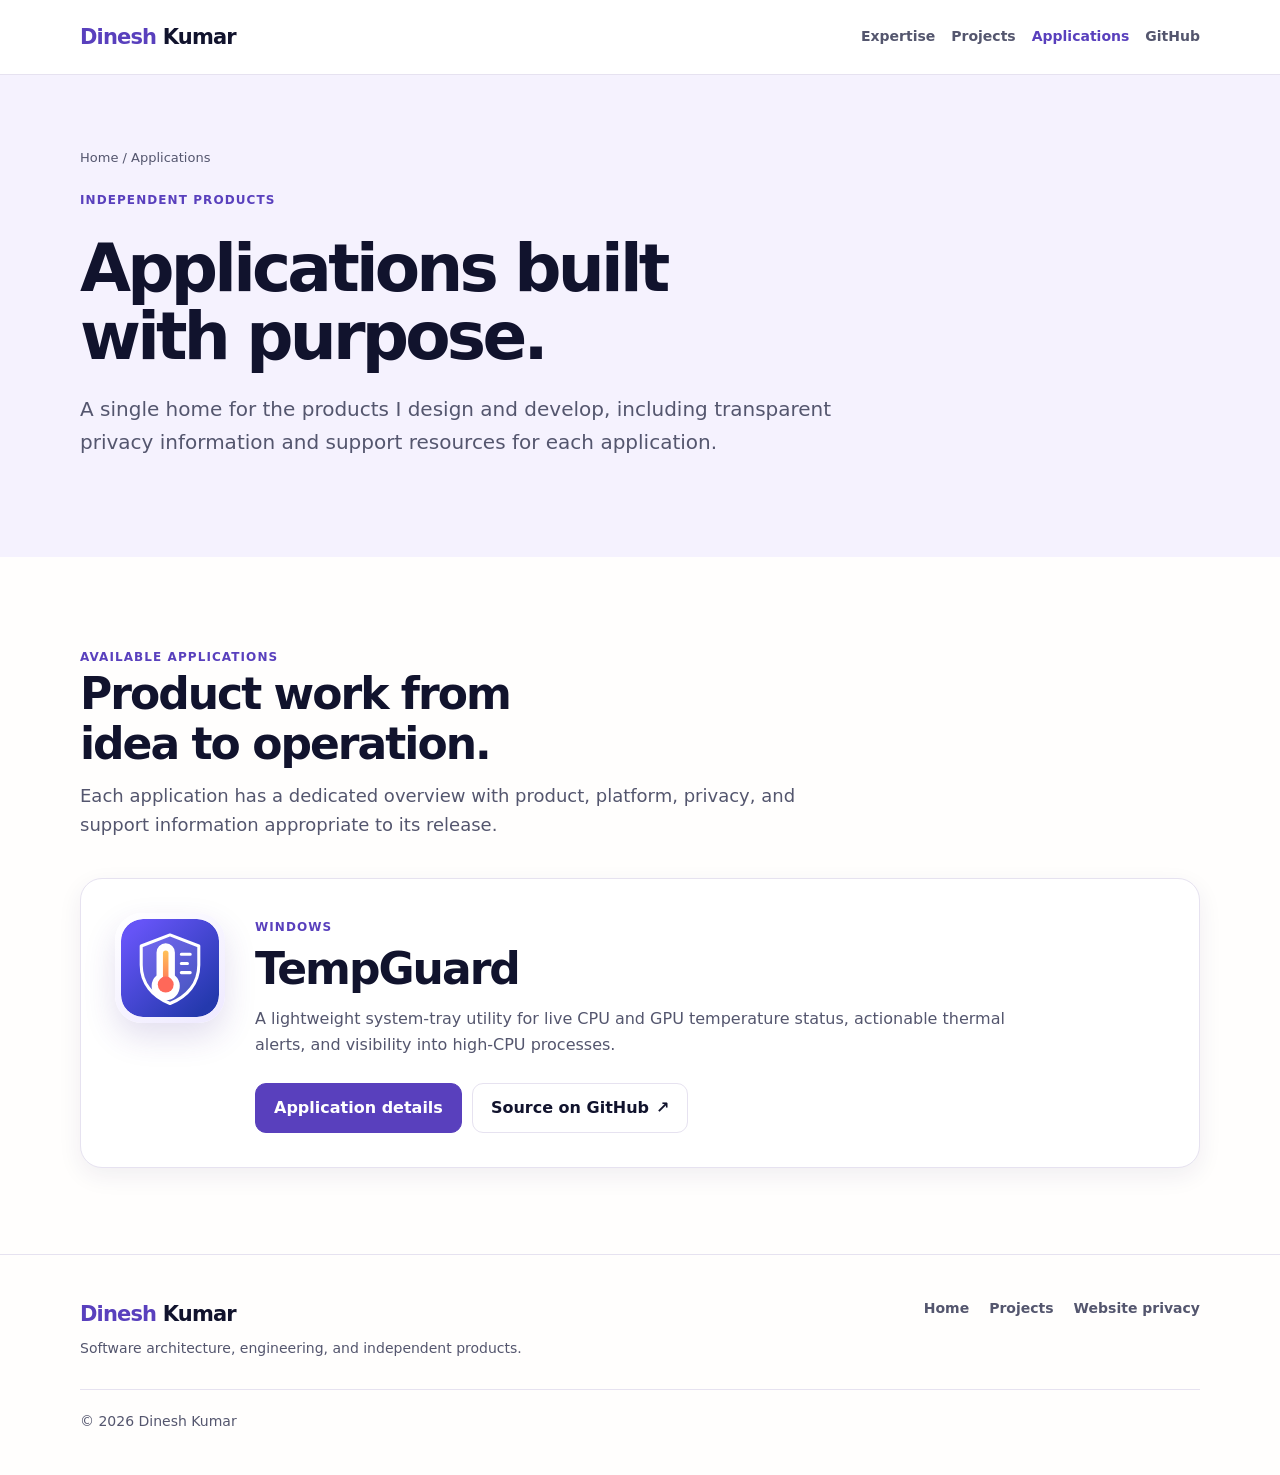
==== commit e1e4b991: "Redesign portfolio and refine authentic hero portrait" ====
--- a/apps/index.html
+++ b/apps/index.html
@@ -10,7 +10,7 @@
   <link rel="canonical" href="https://2dineshkr.github.io/dinesh-kumar-profile/apps/">
   <link rel="icon" href="../favicon.svg" type="image/svg+xml">
   <title>Applications | Dinesh Kumar</title>
-  <link rel="stylesheet" href="../assets/css/site.css">
+  <link rel="stylesheet" href="../assets/css/site.css"><link rel="stylesheet" href="../assets/css/theme.css">
 </head>
 <body>
 <a class="skip-link" href="#main-content">Skip to content</a>
--- a/assets/css/site.css
+++ b/assets/css/site.css
@@ -1,18 +1,4 @@
-:root {
-  --ink: #111b45;
-  --ink-2: #202b58;
-  --muted: #626b83;
-  --purple: #5844f5;
-  --purple-dark: #4633d3;
-  --violet: #6f5cff;
-  --cyan: #35d3e6;
-  --coral: #ff765d;
-  --gold: #ffc857;
-  --soft: #f8f9ff;
-  --line: #e9ecf5;
-  --white: #fff;
-  --shadow: 0 18px 48px rgba(33, 48, 110, .09);
-}
+
 * { box-sizing: border-box; }
 html { scroll-behavior: smooth; }
 body { margin: 0; font-family: Inter, ui-sans-serif, system-ui, -apple-system, "Segoe UI", sans-serif; color: var(--ink); background: var(--white); line-height: 1.65; }
@@ -67,7 +53,7 @@
 .check-list { list-style: none; padding: 0; margin: 15px 0 0; }
 .check-list li { position: relative; padding: 11px 0 11px 27px; border-top: 1px solid var(--line); font-weight: 650; font-size: 14px; }
 .check-list li:first-child { border-top: 0; }
-.check-list li::before { content: "✓"; position: absolute; left: 0; color: var(--purple); font-weight: 900; }
+.check-list li::before { content: "âœ“"; position: absolute; left: 0; color: var(--purple); font-weight: 900; }
 .buttons { display: flex; gap: 12px; flex-wrap: wrap; margin-top: 30px; }
 .btn { display: inline-flex; align-items: center; justify-content: center; gap: 7px; min-height: 48px; padding: 11px 18px; border-radius: 11px; font-weight: 750; border: 1px solid var(--line); background: white; transition: transform .2s ease, box-shadow .2s ease, background .2s ease; }
 .btn:hover { transform: translateY(-2px); box-shadow: 0 10px 25px rgba(39, 25, 84, .12); }
@@ -142,14 +128,7 @@
 .app-card-copy h2 { margin-top: 5px; }
 .app-card-copy > p { color: var(--muted); max-width: 760px; }
 .inline-links { display: flex; flex-wrap: wrap; gap: 10px; margin-top: 24px; }
-.smart-hero { position: relative; background: radial-gradient(circle at 80% 16%, rgba(53,211,230,.25), transparent 25%), radial-gradient(circle at 65% 88%, rgba(255,118,93,.18), transparent 28%), linear-gradient(140deg, #fff, #f2edff); }
-.smart-hero .hero-grid { grid-template-columns: minmax(0, 1.12fr) minmax(330px, .88fr); align-items: center; }
-.app-visual { position: relative; min-height: 430px; display: grid; place-items: center; }
-.app-logo-hero { width: min(360px, 82%); aspect-ratio: 1; padding: 9px; border-radius: 34px; background: linear-gradient(145deg, #fff, #e8e1ff); box-shadow: 0 30px 70px rgba(74, 43, 159, .22); transform: rotate(2deg); animation: app-float 6s ease-in-out infinite; }
-.app-logo-hero img { width: 100%; height: 100%; display: block; border-radius: 28px; object-fit: cover; }
 .app-visual-pill { position: absolute; padding: 9px 13px; border-radius: 999px; color: white; font-size: 12px; font-weight: 800; box-shadow: 0 10px 25px rgba(34,20,76,.2); }
-.pill-platform { left: 2%; top: 23%; background: linear-gradient(100deg, var(--purple), var(--violet)); }
-.pill-privacy { right: 0; bottom: 20%; background: linear-gradient(100deg, #008a99, var(--cyan)); }
 .tempguard-hero { position: relative; background: radial-gradient(circle at 82% 18%, rgba(255,200,87,.22), transparent 24%), radial-gradient(circle at 70% 84%, rgba(88,68,245,.16), transparent 30%), linear-gradient(140deg,#fff,#f0f3ff); }
 .tempguard-hero .hero-grid { grid-template-columns: minmax(0,1.08fr) minmax(340px,.92fr); align-items: center; }
 .tempguard-visual { position: relative; display: grid; place-items: center; min-height: 430px; }
@@ -160,39 +139,6 @@
 .tempguard-platform { left: 0; top: 18%; background: linear-gradient(100deg,#3d54cf,var(--purple)); }
 .tempguard-local { right: 0; top: 34%; background: linear-gradient(100deg,#128762,#2dbb82); }
 .tempguard-note { max-width: 820px; margin: 28px 0 0; }
-.showcase-section { position: relative; overflow: hidden; color: white; background: linear-gradient(135deg, #6849dd 0%, #385fc9 52%, #a552c2 100%); }
-.showcase-section::before { content: ""; position: absolute; width: 420px; height: 420px; right: -120px; top: -160px; border-radius: 50%; background: radial-gradient(circle, rgba(53,211,230,.38), transparent 68%); }
-.showcase-heading { position: relative; display: flex; align-items: flex-end; justify-content: space-between; gap: 32px; }
-.showcase-heading .section-head { margin-bottom: 30px; }
-.showcase-heading .tag { color: #82eef8; }
-.showcase-heading .section-head p { color: #d6d0e8; }
-.rename-note { max-width: 760px; padding-left: 14px; border-left: 3px solid var(--coral); font-size: 13px !important; }
-.gallery-controls { display: flex; gap: 10px; padding-bottom: 30px; }
-.gallery-button { width: 48px; height: 48px; border: 1px solid rgba(255,255,255,.3); border-radius: 50%; color: white; background: rgba(255,255,255,.1); font: inherit; font-size: 20px; cursor: pointer; transition: transform .2s ease, background .2s ease; }
-.gallery-button:hover { transform: translateY(-2px); background: rgba(255,255,255,.2); }
-.app-gallery { --gallery-slide-width: clamp(290px, 29vw, 360px); position: relative; display: flex; gap: 18px; overflow-x: auto; padding: 12px max(4px, calc((100% - var(--gallery-slide-width)) / 2)) 30px; scroll-padding-inline: max(4px, calc((100% - var(--gallery-slide-width)) / 2)); scroll-snap-type: x mandatory; scrollbar-color: rgba(255,255,255,.42) transparent; scrollbar-width: thin; }
-.gallery-slide { --accent: #7551e8; --badge-bg: #eee8ff; --slide-tint: #f8f5ff; flex: 0 0 var(--gallery-slide-width); margin: 0; scroll-snap-align: center; border: 1px solid rgba(255,255,255,.72); border-radius: 23px; background: var(--slide-tint); box-shadow: 0 16px 38px rgba(23,12,70,.18); overflow: hidden; transition: transform .25s ease, border-color .25s ease, box-shadow .25s ease; }
-.gallery-slide:hover { transform: translateY(-4px); border-color: white; box-shadow: 0 22px 45px rgba(23,12,70,.24); }
-.gallery-slide.is-active { border-color: rgba(255,255,255,.95); box-shadow: 0 20px 44px rgba(23,12,70,.23); }
-.accent-overview { --accent: #7750e8; --badge-bg: #eee7ff; --slide-tint: #f7f3ff; }
-.accent-calling { --accent: #357ff0; --badge-bg: #e3efff; --slide-tint: #f1f7ff; }
-.accent-messages { --accent: #dd4ca6; --badge-bg: #ffe5f5; --slide-tint: #fff4fa; }
-.accent-contacts { --accent: #168fbd; --badge-bg: #def5fc; --slide-tint: #f0fbff; }
-.accent-groups { --accent: #e27c5c; --badge-bg: #ffebe3; --slide-tint: #fff7f2; }
-.accent-rules { --accent: #8154df; --badge-bg: #eee6ff; --slide-tint: #f8f4ff; }
-.accent-calendar { --accent: #2b9c79; --badge-bg: #dff6ed; --slide-tint: #f1fcf8; }
-.accent-tasks { --accent: #357ccf; --badge-bg: #e2effd; --slide-tint: #f3f8fe; }
-.accent-connected { --accent: #713fd3; --badge-bg: #ece4ff; --slide-tint: #f7f3ff; }
-.screenshot-frame { display: grid; place-items: center; width: 100%; aspect-ratio: 4 / 5; padding: 6px 6px 0; background: var(--slide-tint); }
-.screenshot-frame img { display: block; width: 100%; height: 100%; border-radius: 19px 19px 0 0; object-fit: contain; object-position: center bottom; }
-.gallery-slide figcaption { display: grid; grid-template-columns: auto 1fr; align-items: start; column-gap: 12px; min-height: 116px; padding: 17px 18px 19px; border-top: 3px solid var(--accent); color: var(--ink); background: rgba(255,255,255,.94); }
-.gallery-slide figcaption > span { display: grid; place-items: center; width: 34px; height: 34px; border-radius: 10px; color: var(--accent); background: var(--badge-bg); font-size: 11px; font-weight: 850; }
-.gallery-slide figcaption strong { display: block; font-size: 16px; line-height: 1.3; }
-.gallery-slide figcaption small { display: block; margin-top: 4px; color: var(--muted); font-size: 13px; line-height: 1.42; }
-.gallery-dots { display: flex; justify-content: center; flex-wrap: wrap; gap: 8px; margin-top: 24px; }
-.gallery-dot { width: 9px; height: 9px; padding: 0; border: 0; border-radius: 50%; background: rgba(255,255,255,.32); cursor: pointer; transition: width .2s ease, border-radius .2s ease, background .2s ease; }
-.gallery-dot[aria-current="true"] { width: 28px; border-radius: 99px; background: var(--cyan); }
-.gallery-status { margin: 10px 0 0; color: #aaa1c3; text-align: center; font-size: 12px; }
 .definition-list { margin: 0; }
 .definition-list div { padding: 15px 0; border-top: 1px solid var(--line); }
 .definition-list div:first-child { border-top: 0; padding-top: 0; }
@@ -247,10 +193,8 @@
 @media (max-width: 900px) {
   .hero-grid { grid-template-columns: 1fr; gap: 40px; }
   .hero-panel { max-width: 620px; }
-  .home-hero .hero-grid, .smart-hero .hero-grid { grid-template-columns: 1fr; }
+  .home-hero .hero-grid { grid-template-columns: 1fr; }
   .portrait-stage { max-width: 620px; width: 100%; margin: auto; }
-  .app-visual { max-width: 560px; width: 100%; margin: auto; }
-  .app-gallery { --gallery-slide-width: min(44vw, 340px); }
   .grid { grid-template-columns: repeat(2, 1fr); }
   .stats { grid-template-columns: repeat(2, 1fr); }
   .stat:nth-child(3) { border-left: 0; border-top: 1px solid var(--line); }
@@ -273,10 +217,6 @@
   .portrait-stage { min-height: 430px; }
   .badge-role { left: 2%; }
   .badge-focus { right: 1%; }
-  .app-visual { min-height: 370px; }
-  .showcase-heading { align-items: flex-start; flex-direction: column; gap: 0; }
-  .gallery-controls { padding-bottom: 22px; }
-  .app-gallery { --gallery-slide-width: min(82vw, 340px); width: calc(100% + 4vw); }
   .footer-grid { grid-template-columns: 1fr; }
   .footer-links { justify-content: flex-start; }
   .copyright { grid-column: auto; }
@@ -301,190 +241,3 @@
   html { scroll-behavior: auto; }
   *, *::before, *::after { transition-duration: .01ms !important; animation-duration: .01ms !important; animation-iteration-count: 1 !important; }
 }
-
-/* Portfolio homepage — cohesive 2026 redesign */
-.sr-only { position: absolute !important; width: 1px; height: 1px; padding: 0; margin: -1px; overflow: hidden; clip: rect(0,0,0,0); white-space: nowrap; border: 0; }
-.portfolio-home { overflow-x: hidden; color: var(--ink); background: var(--white); }
-.portfolio-home .wrap { width: min(1280px, calc(100% - 64px)); }
-.portfolio-home .nav-shell { background: rgba(255,255,255,.96); border-color: var(--line); backdrop-filter: blur(16px); transition: box-shadow .2s ease; }
-.portfolio-home .nav-shell.is-scrolled { box-shadow: 0 8px 28px rgba(20,31,75,.08); }
-.main-nav { min-height: 82px; display: grid; grid-template-columns: 1fr auto 1fr; gap: 36px; }
-.brand-lockup { display: inline-flex; align-items: center; gap: 11px; justify-self: start; }
-.brand-mark { display: grid; place-items: center; width: 40px; height: 40px; border-radius: 11px; color: white; background: var(--purple); font-size: 13px; font-weight: 850; letter-spacing: -.04em; box-shadow: 0 8px 18px rgba(88,68,245,.24); }
-.brand-lockup > span:last-child { display: grid; line-height: 1.12; }
-.brand-lockup strong { font-size: 15px; }
-.brand-lockup small { margin-top: 4px; color: var(--muted); font-size: 10px; font-weight: 650; letter-spacing: .04em; }
-.nav-links { display: flex; align-items: center; gap: 30px; color: #46506a; font-size: 13px; font-weight: 700; }
-.nav-links a { position: relative; padding: 30px 0 27px; }
-.nav-links a::after { content: ""; position: absolute; left: 0; right: 100%; bottom: 19px; height: 2px; border-radius: 2px; background: var(--purple); transition: right .2s ease; }
-.nav-links a:hover, .nav-links a.active { color: var(--purple); }
-.nav-links a.active::after { right: 0; }
-.nav-actions { display: flex; align-items: center; justify-self: end; gap: 12px; }
-.icon-link { display: grid; place-items: center; width: 42px; height: 42px; border: 1px solid var(--line); border-radius: 11px; color: var(--ink); transition: color .2s ease, border-color .2s ease, transform .2s ease; }
-.icon-link:hover { color: var(--purple); border-color: #cbc5ff; transform: translateY(-2px); }
-.icon-link svg { width: 19px; height: 19px; fill: currentColor; }
-.nav-cta { min-height: 42px; padding: 8px 15px; color: white; border-color: var(--purple); background: var(--purple); font-size: 12px; }
-.menu-toggle { display: none; width: 42px; height: 42px; padding: 10px; border: 1px solid var(--line); border-radius: 10px; background: white; cursor: pointer; }
-.menu-toggle > span:not(.sr-only) { display: block; height: 2px; margin: 4px 0; border-radius: 2px; background: var(--ink); }
-
-.portfolio-home .portfolio-hero { padding: 88px 0 96px; color: var(--ink); background: linear-gradient(112deg,#fff 0%,#fff 52%,#f8f9ff 100%); }
-.portfolio-hero .hero-grid { grid-template-columns: minmax(0,1.15fr) minmax(430px,.85fr); align-items: center; gap: 70px; }
-.portfolio-hero .hero-grid > *, .hero-intro, .main-nav { min-width: 0; }
-.hero-kicker, .section-label, .footer-kicker, .project-type { color: var(--purple); font-size: 11px; font-weight: 850; letter-spacing: .16em; text-transform: uppercase; }
-.portfolio-hero h1 { max-width: 780px; margin: 18px 0 22px; font-size: clamp(48px,5.1vw,72px); line-height: 1.04; letter-spacing: -.058em; }
-.portfolio-hero h1 span { display: block; color: var(--purple); }
-.hero-title { display: flex; align-items: center; flex-wrap: wrap; gap: 10px; margin-bottom: 17px; color: #27335e; font-size: 15px; font-weight: 760; }
-.hero-title i { width: 4px; height: 4px; border-radius: 50%; background: #a8aec0; }
-.portfolio-hero .hero-copy { max-width: 690px; margin-bottom: 0; color: var(--muted); font-size: 17px; line-height: 1.75; }
-.hero-buttons { align-items: center; margin-top: 29px; }
-.portfolio-home .btn { min-height: 46px; border-radius: 10px; padding: 10px 17px; font-size: 13px; }
-.portfolio-home .btn.secondary { color: var(--purple); border-color: #cfcaff; background: #fff; }
-.text-link { display: inline-flex; align-items: center; gap: 7px; min-height: 46px; padding: 10px 8px; color: var(--ink); font-size: 13px; font-weight: 780; }
-.text-link span, .project-action span { color: var(--purple); transition: transform .2s ease; }
-.text-link:hover span, .project-action:hover span { transform: translateX(3px); }
-
-.architecture-stage { position: relative; min-height: 480px; border-radius: 26px; background: radial-gradient(circle at 50% 42%,#eceaff 0,rgba(248,249,255,.6) 48%,transparent 70%); }
-.architecture-stage::before { content: ""; position: absolute; inset: 5% 4%; border: 1px dashed #dedffa; border-radius: 50%; }
-.architecture-lines { position: absolute; inset: 0; width: 100%; height: 100%; }
-.architecture-lines path { fill: none; stroke: #c9c9eb; stroke-width: 1.5; stroke-dasharray: 5 5; }
-.architecture-lines circle { fill: var(--purple); }
-.portrait-card { position: absolute; z-index: 3; left: 50%; top: 47%; width: 154px; transform: translate(-50%,-50%); padding: 7px 7px 11px; border: 1px solid #e2e4f1; border-radius: 20px; background: #fff; box-shadow: 0 20px 48px rgba(30,42,93,.16); text-align: center; }
-.portrait-card img { display: block; width: 100%; height: auto; aspect-ratio: 1; border-radius: 14px; object-fit: cover; }
-.portrait-card span { display: block; margin-top: 8px; color: var(--ink); font-size: 10px; font-weight: 800; }
-.arch-node { position: absolute; z-index: 2; display: grid; justify-items: center; gap: 6px; min-width: 90px; padding: 12px 11px 10px; border: 1px solid #e1e3f1; border-radius: 14px; color: var(--purple); background: rgba(255,255,255,.96); box-shadow: 0 12px 30px rgba(35,49,107,.1); }
-.arch-node svg { width: 23px; height: 23px; fill: none; stroke: currentColor; stroke-width: 1.6; stroke-linecap: round; stroke-linejoin: round; }
-.arch-node span { color: var(--ink); font-size: 10px; font-weight: 800; }
-.node-cloud { left: 50%; top: 2%; transform: translateX(-50%); }
-.node-api { left: 2%; top: 41%; }.node-services { right: -1%; top: 41%; }
-.node-data { left: 15%; bottom: 2%; }.node-users { right: 15%; bottom: 2%; }
-
-.highlights-section { padding: 0; background: #fff; }
-.highlights-grid { display: grid; grid-template-columns: .75fr 1.35fr 1fr 1.22fr; border-top: 1px solid var(--line); border-bottom: 1px solid var(--line); }
-.highlight { min-width: 0; padding: 30px 27px; }
-.highlight + .highlight { border-left: 1px solid var(--line); }
-.highlight strong { display: block; color: var(--ink); font-size: 17px; line-height: 1.35; }
-.highlight:first-child strong { color: var(--purple); font-size: 31px; line-height: 1; }
-.highlight span { display: block; margin-top: 7px; color: var(--muted); font-size: 11px; }
-.highlight i { color: var(--purple); font-style: normal; }
-
-.portfolio-home section { scroll-margin-top: 82px; }
-.expertise-section, .projects-section { padding: 100px 0; }
-.experience-section { padding: 100px 0; background: var(--soft); }
-.section-heading { max-width: 640px; margin-bottom: 45px; }
-.section-heading.centered { margin-right: auto; margin-left: auto; text-align: center; }
-.section-heading h2 { margin: 9px 0 12px; font-size: clamp(34px,3.5vw,46px); }
-.section-heading p { margin: 0; color: var(--muted); font-size: 16px; }
-.expertise-grid { display: grid; grid-template-columns: repeat(5,minmax(0,1fr)); gap: 14px; }
-.expertise-card { display: flex; min-height: 340px; flex-direction: column; padding: 24px 21px 22px; border: 1px solid var(--line); border-radius: 15px; background: #fff; transition: transform .22s ease, box-shadow .22s ease, border-color .22s ease; }
-.expertise-card:hover { transform: translateY(-5px); border-color: #ccc8f5; box-shadow: var(--shadow); }
-.expertise-icon, .project-icon { display: grid; place-items: center; width: 43px; height: 43px; border-radius: 12px; color: var(--purple); background: #f0efff; }
-.expertise-icon svg, .project-icon svg { width: 22px; height: 22px; fill: none; stroke: currentColor; stroke-width: 1.7; stroke-linecap: round; stroke-linejoin: round; }
-.expertise-card h3 { margin: 20px 0 10px; font-size: 18px; }
-.expertise-card p { flex: 1; margin-bottom: 20px; color: var(--muted); font-size: 13px; line-height: 1.7; }
-.tag-list { display: flex; flex-wrap: wrap; gap: 6px; }
-.tag-list span { padding: 5px 8px; border: 1px solid #e4e5f2; border-radius: 6px; color: #586078; background: #fafbff; font-size: 9px; font-weight: 700; }
-
-.experience-layout { display: grid; grid-template-columns: minmax(280px,.75fr) minmax(0,1.25fr); gap: 100px; align-items: start; }
-.sticky-heading { position: sticky; top: 120px; }
-.experience-timeline { position: relative; }
-.experience-timeline::before { content: ""; position: absolute; left: 8px; top: 9px; bottom: 45px; width: 1px; background: #d6d9e8; }
-.timeline-role { position: relative; padding: 0 0 39px 44px; }
-.timeline-marker { position: absolute; z-index: 1; left: 0; top: 6px; width: 17px; height: 17px; border: 4px solid #fff; border-radius: 50%; background: var(--purple); box-shadow: 0 0 0 1px #bfc1e9; }
-.role-period { color: var(--purple); font-size: 10px; font-weight: 850; letter-spacing: .11em; text-transform: uppercase; }
-.timeline-role h3 { margin: 5px 0 0; font-size: 22px; }
-.timeline-role h4 { margin: 1px 0 9px; color: #38436a; font-size: 13px; }
-.timeline-role p { max-width: 650px; margin-bottom: 11px; color: var(--muted); font-size: 13px; }
-.timeline-role ul { display: grid; gap: 5px; margin: 0; padding: 0; color: #49536d; font-size: 12px; list-style: none; }
-.timeline-role li::before { content: ""; display: inline-block; width: 4px; height: 4px; margin: 0 9px 2px 0; border-radius: 50%; background: var(--purple); }
-.experience-timeline .confidential-note { margin: -16px 0 0 44px; }
-
-.featured-projects { display: grid; grid-template-columns: repeat(2,minmax(0,1fr)); gap: 18px; }
-.feature-project { display: flex; min-width: 0; flex-direction: column; overflow: hidden; border: 1px solid var(--line); border-radius: 16px; background: #fff; transition: transform .22s ease, box-shadow .22s ease; }
-.feature-project:hover { transform: translateY(-5px); box-shadow: var(--shadow); }
-.project-visual { position: relative; height: 238px; overflow: hidden; background: #f4f3ff; }
-.smartdialer-visual { display: grid; place-items: end center; background: linear-gradient(145deg,#edf0ff,#f5f2ff); }
-.smartdialer-visual > img:first-child { width: 76%; height: 94%; object-fit: contain; object-position: center bottom; }
-.smartdialer-visual > img:last-child { position: absolute; right: 22px; top: 18px; width: 48px; height: 48px; border: 4px solid #fff; border-radius: 13px; box-shadow: 0 10px 24px rgba(40,51,106,.18); }
-.architecture-visual { background: linear-gradient(145deg,#f3f5ff,#ecebff); }
-.architecture-visual svg { position: absolute; inset: 0; width: 100%; height: 100%; }
-.architecture-visual path { fill: none; stroke: #b8bee0; stroke-width: 2; stroke-dasharray: 5 5; }
-.mini-node { position: absolute; z-index: 1; display: grid; place-items: center; height: 40px; border: 1px solid #dadcf0; border-radius: 9px; color: #3f4b72; background: white; box-shadow: 0 8px 18px rgba(36,50,107,.09); font-size: 9px; font-weight: 800; }
-.mini-node.gateway { left: 35%; top: 14%; width: 30%; color: white; border-color: var(--purple); background: var(--purple); }.mini-node.service { top: 58%; width: 27%; }.mini-node.service.one { left: 13%; }.mini-node.service.two { right: 13%; }.mini-node.db { left: 38%; bottom: 4%; width: 24%; }
-.ai-visual { display: grid; place-items: center; background: radial-gradient(circle at 50% 50%,#ece9ff 0,#f7f8ff 68%); }
-.ai-core { z-index: 2; display: grid; place-items: center; width: 76px; height: 76px; border-radius: 22px; color: white; background: linear-gradient(145deg,var(--purple),#3155f5); box-shadow: 0 15px 35px rgba(70,55,210,.25); font-size: 23px; font-weight: 850; }
-.ai-orbit { position: absolute; border: 1px dashed #babee3; border-radius: 50%; }.ai-orbit.orbit-one { width: 190px; height: 110px; transform: rotate(18deg); }.ai-orbit.orbit-two { width: 110px; height: 190px; transform: rotate(36deg); }
-.ai-chip { position: absolute; z-index: 2; padding: 7px 10px; border: 1px solid #dedff0; border-radius: 8px; color: #465173; background: white; box-shadow: 0 8px 18px rgba(36,50,107,.08); font-size: 9px; font-weight: 850; }.chip-rag { left: 15%; top: 27%; }.chip-llm { right: 13%; top: 26%; }.chip-agent { right: 20%; bottom: 14%; }
-.tempguard-card-visual { display: grid; place-items: center; background: radial-gradient(circle at 50% 35%,#e9eaff 0,#f7f8ff 68%); }
-.tempguard-card-icon { width: 96px; height: 96px; padding: 5px; border-radius: 24px; background: white; box-shadow: 0 15px 34px rgba(39,54,143,.2); }
-.tempguard-card-icon img { display: block; width: 100%; height: 100%; border-radius: 20px; }
-.tempguard-reading { position: absolute; left: 13%; bottom: 16%; display: grid; padding: 11px 14px; border: 1px solid #dfe2f2; border-radius: 10px; background: white; box-shadow: 0 9px 22px rgba(36,50,107,.1); }
-.tempguard-reading strong { color: #1d9d68; font-size: 17px; line-height: 1.1; }.tempguard-reading span { margin-top: 3px; color: var(--muted); font-size: 8px; font-weight: 750; text-transform: uppercase; letter-spacing: .05em; }
-.tempguard-meter { position: absolute; right: 15%; bottom: 17%; width: 116px; height: 10px; overflow: hidden; border-radius: 99px; background: linear-gradient(90deg,#20aa70 0 56%,#f2aa2b 56% 78%,#eb584b 78%); box-shadow: inset 0 0 0 2px white,0 7px 16px rgba(36,50,107,.1); }.tempguard-meter i { position: absolute; left: 56%; top: -3px; width: 3px; height: 16px; border-radius: 3px; background: var(--ink); }
-.project-content { display: flex; flex: 1; flex-direction: column; padding: 24px; }
-.project-heading { display: flex; align-items: center; gap: 13px; }
-.project-icon { flex: 0 0 auto; }.project-icon img { width: 100%; height: 100%; border-radius: 12px; object-fit: cover; }
-.project-type { font-size: 8px; letter-spacing: .13em; }
-.project-heading h3 { margin: 2px 0 0; font-size: 20px; }
-.project-content h4 { margin: 17px 0 7px; color: #364161; font-size: 12px; }
-.project-content > p { flex: 1; margin-bottom: 17px; color: var(--muted); font-size: 12px; line-height: 1.7; }
-.project-content .tag-list { margin-bottom: 22px; }
-.project-action { display: inline-flex; align-items: center; gap: 7px; align-self: flex-start; color: var(--ink); font-size: 11px; font-weight: 850; }
-
-.contact-footer { padding: 80px 0 0; color: #fff; border: 0; background: #10173d; }
-.contact-grid { display: grid; grid-template-columns: minmax(0,1.35fr) minmax(280px,.65fr); align-items: center; gap: 90px; padding-bottom: 70px; }
-.footer-kicker { color: #998dff; }
-.contact-footer h2 { max-width: 700px; margin: 10px 0 14px; color: white; font-size: clamp(38px,4.3vw,56px); }
-.contact-footer .contact-grid p { max-width: 700px; color: #b6bdd8; font-size: 15px; }
-.footer-actions { display: flex; flex-wrap: wrap; gap: 10px; margin-top: 27px; }
-.footer-secondary { color: white; border-color: #3a4269; background: transparent; }
-.footer-profile { display: flex; align-items: center; gap: 17px; padding: 20px; border: 1px solid #2a335f; border-radius: 15px; background: #151e49; }
-.footer-profile img { width: 76px; height: 76px; border-radius: 13px; object-fit: cover; }
-.footer-profile div { display: grid; }.footer-profile strong { font-size: 16px; }.footer-profile span { color: #a99fff; font-size: 11px; font-weight: 750; }.footer-profile small { margin-top: 6px; color: #8790b0; font-size: 9px; }
-.footer-bottom { display: grid; grid-template-columns: 1fr auto auto; align-items: center; gap: 44px; padding-top: 27px; padding-bottom: 27px; border-top: 1px solid #252e58; }
-.footer-brand .brand-mark { background: #6352f4; }.footer-brand strong { color: white; }.footer-brand small { color: #8f98b7; }
-.contact-footer .footer-links { justify-content: center; color: #9ca4c0; font-size: 11px; }
-.contact-footer .footer-links a:hover { color: white; }
-.footer-bottom > p { margin: 0; color: #737d9f; font-size: 10px; }
-
-@media (max-width: 1100px) {
-  .portfolio-home .wrap { width: min(100% - 48px, 1000px); }
-  .main-nav { grid-template-columns: 1fr auto; }
-  .nav-links { position: absolute; left: 0; right: 0; top: 81px; display: none; padding: 18px 24px 24px; border-top: 1px solid var(--line); border-bottom: 1px solid var(--line); background: white; box-shadow: 0 18px 28px rgba(20,31,75,.1); }
-  .nav-links.is-open { display: grid; }
-  .nav-links a { padding: 10px 0; }.nav-links a::after { display: none; }
-  .menu-toggle { display: block; justify-self: end; }.nav-actions { display: none; }
-  .portfolio-hero .hero-grid { grid-template-columns: minmax(0,1.08fr) minmax(390px,.92fr); gap: 34px; }
-  .expertise-grid { grid-template-columns: repeat(3,minmax(0,1fr)); }.expertise-card:nth-child(4), .expertise-card:nth-child(5) { min-height: 300px; }
-  .experience-layout { gap: 60px; }
-}
-
-@media (max-width: 820px) {
-  .portfolio-home .wrap { width: min(100% - 40px, 720px); }
-  .portfolio-home .portfolio-hero { padding: 66px 0 76px; }
-  .portfolio-hero .hero-grid, .tempguard-hero .hero-grid { grid-template-columns: 1fr; gap: 50px; }
-  .architecture-stage { width: min(100%,560px); min-height: 450px; margin: 0 auto; }
-  .highlights-grid { grid-template-columns: repeat(2,1fr); }.highlight:nth-child(3) { border-left: 0; }.highlight:nth-child(n+3) { border-top: 1px solid var(--line); }
-  .expertise-grid { grid-template-columns: repeat(2,minmax(0,1fr)); }.expertise-card { min-height: 310px; }
-  .expertise-card:last-child { grid-column: 1/-1; min-height: auto; }
-  .experience-layout { grid-template-columns: 1fr; gap: 25px; }.sticky-heading { position: static; }
-  .featured-projects { grid-template-columns: 1fr; }.feature-project { display: grid; grid-template-columns: .9fr 1.1fr; }.project-visual { height: auto; min-height: 310px; }
-  .tempguard-visual { width: min(100%,560px); margin: auto; }
-  .contact-grid { grid-template-columns: 1fr; gap: 38px; }.footer-profile { max-width: 420px; }.footer-bottom { grid-template-columns: 1fr auto; }.footer-bottom > p { grid-column: 1/-1; }
-}
-
-@media (max-width: 560px) {
-  .portfolio-home .wrap { width: calc(100% - 32px); }
-  .main-nav { min-height: 70px; }.nav-links { top: 69px; }.brand-mark { width: 36px; height: 36px; }.brand-lockup strong { font-size: 14px; }
-  .main-nav { position: relative; padding-right: 54px; }.menu-toggle { position: absolute; top: 14px; right: 0; }
-  .hero-intro { width: 100%; max-width: 100%; overflow: hidden; }
-  .portfolio-hero h1 { width: 100%; max-width: 100%; font-size: 39px; line-height: 1.08; overflow-wrap: normal; word-break: normal; }.hero-title { display: block; max-width: 100%; line-height: 1.8; }.hero-title i { display: inline-block; margin: 0 6px 3px; }
-  .portfolio-hero .hero-copy { max-width: 100%; }
-  .hero-buttons .btn, .hero-buttons .text-link { width: 100%; }.text-link { justify-content: center; }
-  .architecture-stage { min-height: 390px; }.portrait-card { width: 126px; }.arch-node { min-width: 76px; padding: 9px 7px 8px; }.arch-node svg { width: 19px; }.node-api { left: 0; }.node-services { right: 0; }.node-data { left: 5%; }.node-users { right: 5%; }
-  .highlights-grid { grid-template-columns: 1fr; }.highlight + .highlight { border-left: 0; border-top: 1px solid var(--line); }.highlight { padding: 23px 5px; }
-  .expertise-section, .projects-section, .experience-section { padding: 76px 0; }.section-heading { margin-bottom: 34px; }.section-heading h2 { font-size: 34px; }
-  .expertise-grid { grid-template-columns: 1fr; }.expertise-card, .expertise-card:nth-child(4), .expertise-card:nth-child(5) { grid-column: auto; min-height: auto; }
-  .timeline-role { padding-left: 35px; }.experience-timeline .confidential-note { margin-left: 35px; }
-  .feature-project { display: flex; }.project-visual { min-height: 240px; }.project-content { padding: 22px; }.tempguard-visual { min-height: 370px; }
-  .contact-footer { padding-top: 65px; }.contact-grid { padding-bottom: 55px; }.contact-footer h2 { font-size: 38px; }.footer-actions .btn { width: 100%; }.footer-profile { align-items: flex-start; }.footer-bottom { grid-template-columns: 1fr; gap: 24px; }.contact-footer .footer-links { justify-content: flex-start; }
-}
--- a/assets/css/theme.css
+++ b/assets/css/theme.css
@@ -0,0 +1,75 @@
+/* Shared design tokens. Change the palette, type, rhythm, or geometry here. */
+:root {
+  color-scheme: light dark;
+  --ink: #11132d;
+  --ink-2: #242640;
+  --muted: #54566e;
+  --purple: #5940bd;
+  --purple-dark: #453195;
+  --violet: #7353db;
+  --cyan: #2473bb;
+  --coral: #aa4936;
+  --gold: #b37a13;
+  --white: #fffefd;
+  --soft: #f6f4fb;
+  --line: #e6e2f0;
+  --surface: #ffffff;
+  --accent-soft: #eee9fc;
+  --hero-bg: #f5f2fe;
+  --hero-halo: #e6dffc;
+  --project-blue: #eef5fd;
+  --project-green: #eff6f1;
+  --on-accent: #ffffff;
+  --banner: #493497;
+  --focus: #9a5900;
+  --shadow: 0 8px 24px rgb(39 27 82 / 7%);
+  --font-sans: Inter, ui-sans-serif, system-ui, -apple-system, 'Segoe UI', sans-serif;
+  --space-1: .25rem; --space-2: .5rem; --space-3: .75rem;
+  --space-4: 1rem; --space-5: 1.5rem; --space-6: 2rem;
+  --space-7: 3rem; --space-8: 4rem;
+  --radius-sm: .5rem; --radius-md: 1rem; --radius-lg: 1.5rem;
+  --container: 1248px;
+  --heading-xl: clamp(2.25rem, 3.55vw, 3.45rem);
+  --heading-lg: clamp(1.6rem, 2.4vw, 2.05rem);
+  /* Layout breakpoints: 1100px navigation, 900px tablet, 600px phone. */
+}
+@media (prefers-color-scheme: dark) {
+  :root {
+    --ink: #eeedf6; --ink-2: #dedbea; --muted: #b9b5c9;
+    --purple: #b6a0ff; --purple-dark: #c6b5ff; --violet: #bba6ff;
+    --white: #1c1c27; --soft: #262432; --line: #403a53;
+    --surface: #24232f; --accent-soft: #373047;
+    --hero-bg: #252232; --hero-halo: #3c3158;
+    --project-blue: #232d3b; --project-green: #26312d;
+    --on-accent: #201733; --banner: #45318b; --focus: #f3c477;
+    --shadow: 0 8px 24px rgb(0 0 0 / 12%);
+  }
+}
+body { font-family: var(--font-sans); background: var(--white); color: var(--ink); }
+:focus-visible { outline: 3px solid var(--focus); outline-offset: 4px; }
+.nav-shell { background: var(--surface); border-color: var(--line); backdrop-filter: none; }
+.hero { background: var(--hero-bg); }
+.btn, .card, .project-card, .case-main, .case-side, .app-card, .chip, .notice { background: var(--surface); border-color: var(--line); color: var(--ink); }
+.btn.primary { background: var(--purple); color: var(--on-accent); border-color: var(--purple); }
+.btn.primary:hover { background: var(--purple-dark); }
+.btn.light { background: #fff; color: #30235a; border-color: transparent; }
+h1,h2,h3 { text-wrap: balance; }
+.card:hover, .project-card:hover { transform: translateY(-2px); border-color: var(--purple); }
+body:not(.portfolio-home) nav { flex-wrap: wrap; padding-block: var(--space-3); }
+body:not(.portfolio-home) .links { flex-wrap: wrap; gap: var(--space-4); }
+body:not(.portfolio-home) .hero-copy { color: var(--muted); }
+body:not(.portfolio-home) section { scroll-margin-top: 100px; }
+@media (max-width: 600px) {
+  body:not(.portfolio-home) .hero-grid, .case-study, .app-card, .tempguard-hero .hero-grid { grid-template-columns: minmax(0,1fr); }
+  body:not(.portfolio-home) .hero-grid { gap: var(--space-6); }
+  body:not(.portfolio-home) .hero { padding-block: var(--space-7); }
+  body:not(.portfolio-home) section { padding-block: var(--space-7); }
+  body:not(.portfolio-home) .links a { display: inline-flex; align-items: center; min-height: 44px; }
+  .case-main, .case-side, .app-card { padding: var(--space-5); }
+}
+@media (prefers-color-scheme: dark) {
+  .app-logo-wrap, .tempguard-hero { background: var(--hero-bg); }
+  .definition-list dt { color: var(--muted); }
+  .definition-list dd { color: var(--ink); }
+  .privacy-highlight { background: var(--surface); border-color: var(--line); }
+}
